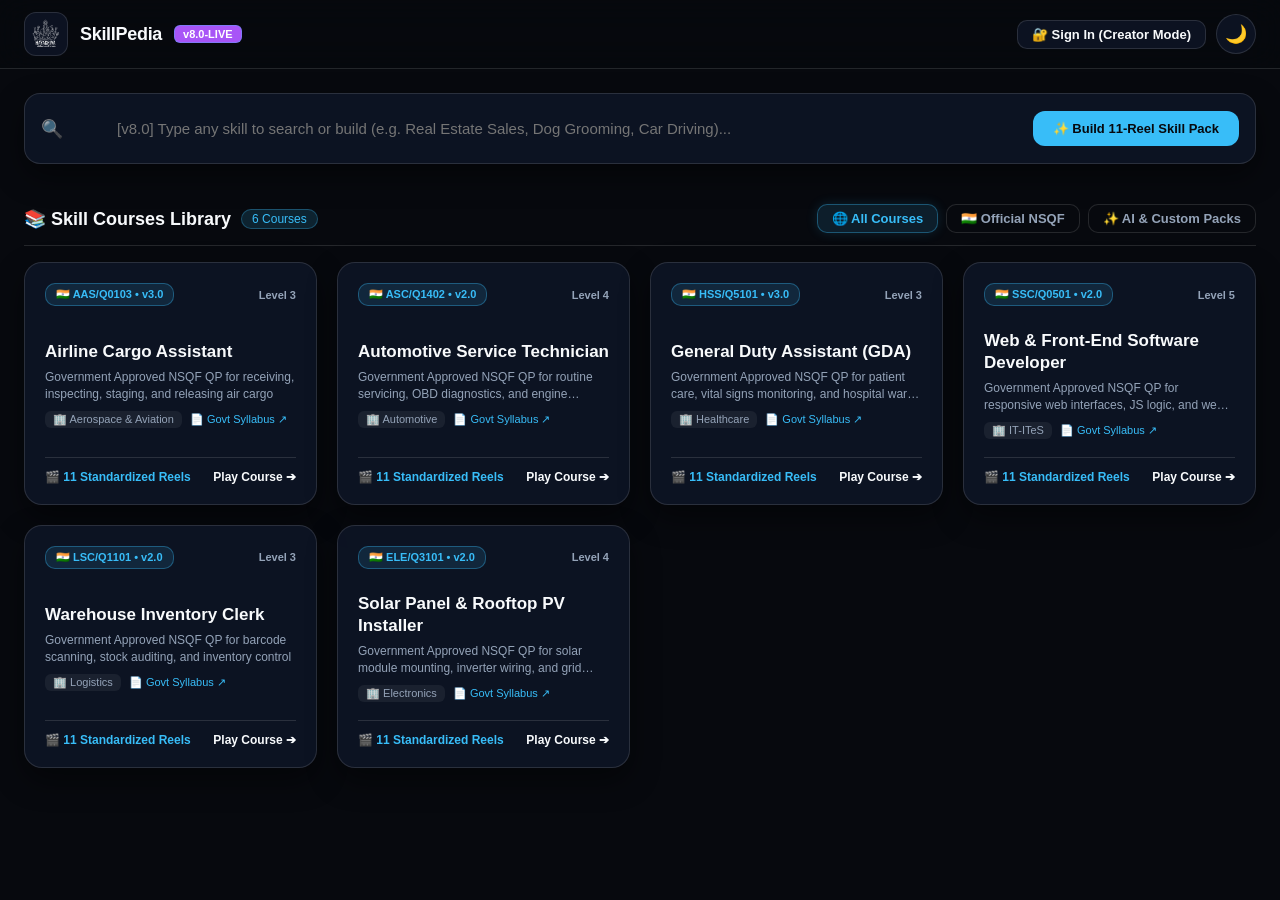
==== index.html @ 135f941d "feat(ai): add 100+ step-by-step logs to aiEngine.js, increase LLM timeout to 30s, and surface underl" ====
<!DOCTYPE html>
<html lang="en" data-theme="dark">
<head>
  <meta charset="UTF-8">
  <meta name="viewport" content="width=device-width, initial-scale=1.0, maximum-scale=1.0, user-scalable=no">
  <title>SkillPedia - National Skill Video Portal (PWA)</title>
  <meta name="title" content="SkillPedia - National Skill Video Portal (PWA)">
  <meta name="description" content="Explore standardized 11-reel vocational skill courses and instant AI micro-learning modules on SkillPedia.">

  <!-- HTTP No-Cache Headers for Instant Browser Updates -->
  <meta http-equiv="Cache-Control" content="no-cache, no-store, must-revalidate">
  <meta http-equiv="Pragma" content="no-cache">
  <meta http-equiv="Expires" content="0">

  <!-- Open Graph / Facebook / WhatsApp -->
  <meta property="og:type" content="website">
  <meta property="og:url" content="https://skillpedia.pages.dev/">
  <meta property="og:title" content="SkillPedia - National Skill Video Portal">
  <meta property="og:description" content="Explore standardized 11-reel vocational skill courses and instant AI micro-learning modules on SkillPedia.">
  <meta property="og:image" content="https://skillpedia.pages.dev/og_banner.png">
  <meta property="og:image:secure_url" content="https://skillpedia.pages.dev/og_banner.png">
  <meta property="og:image:type" content="image/png">
  <meta property="og:image:width" content="1200">
  <meta property="og:image:height" content="630">

  <!-- Twitter -->
  <meta property="twitter:card" content="summary_large_image">
  <meta property="twitter:url" content="https://skillpedia.pages.dev/">
  <meta property="twitter:title" content="SkillPedia - National Skill Video Portal">
  <meta property="twitter:description" content="Explore standardized 11-reel vocational skill courses and instant AI micro-learning modules on SkillPedia.">
  <meta property="twitter:image" content="https://skillpedia.pages.dev/og_banner.png">

  <!-- PWA & Mobile Meta Tags -->
  <link rel="manifest" href="manifest.json">
  <meta name="theme-color" content="#07090e">
  <meta name="apple-mobile-web-app-capable" content="yes">
  <meta name="apple-mobile-web-app-status-bar-style" content="black-translucent">
  <meta name="apple-mobile-web-app-title" content="SkillPedia">
  <link rel="apple-touch-icon" href="./AAS/logo_dark.png">

  <!-- Stylesheet with Cache-Busting Versioning -->
  <link rel="stylesheet" href="./css/portal.css?v=8.0">
</head>
<body>

  <div class="app-container">

    <!-- TOP NAVBAR -->
    <header class="navbar">
      <a href="#" class="brand">
        <div class="brand-logo-box">
          <img src="./AAS/logo_dark.png" alt="Hayagriva Logo" class="logo-dark">
          <img src="./AAS/logo_light.png" alt="Hayagriva Logo" class="logo-light">
        </div>
        <div style="display: flex; align-items: center; gap: 6px;">
          <span class="brand-title">SkillPedia</span>
          <span class="brand-badge" style="background: #a855f7; color: #ffffff; font-weight: 800; font-size: 11px; padding: 2px 8px; border-radius: 6px;">v8.0-LIVE</span>
        </div>
      </a>

      <div class="nav-controls" style="display: flex; align-items: center; gap: 10px;">
        <button id="navAuthBtn" class="btn-secondary" onclick="authClient.requireCreatorAuth(() => {})" style="padding: 6px 14px; font-weight: 700; border-radius: 10px; font-size: 13px; font-family: inherit; cursor: pointer;">🔐 Sign In (Creator Mode)</button>
        <button id="pwaInstallBtn" class="btn-install-pwa" style="display: none;" onclick="installPWA()">📲 Install App</button>
        <button id="themeToggleBtn" class="btn-icon" aria-label="Toggle Theme" onclick="toggleTheme()">🌙</button>
      </div>
    </header>

    <!-- MAIN DASHBOARD CONTENT -->
    <div class="main-wrapper">

      <main class="catalogue-panel">
        
        <!-- ULTRA-SIMPLE SINGLE LINE SEARCH & BUILD BAR (v8.0-LIVE) -->
        <div class="search-build-bar" style="display: flex; gap: 12px; align-items: center; background: var(--bg-card); padding: 12px 16px; border-radius: 16px; border: 1px solid var(--border-subtle); box-shadow: var(--shadow-card); margin-bottom: 20px;">
          <div style="display: flex; align-items: center; gap: 10px; flex: 1;">
            <span style="font-size: 18px; opacity: 0.7;">🔍</span>
            <input type="text" id="universalSearchInput" class="search-input" placeholder="[v8.0] Type any skill to search or build (e.g. Real Estate Sales, Dog Grooming, Car Driving)..." style="border: none; background: transparent; outline: none; width: 100%; font-size: 15px; color: var(--text-primary);">
          </div>
          <button id="btnBuildSkill" class="btn-primary" onclick="buildSearchedSkill()" style="white-space: nowrap; padding: 10px 20px; font-weight: 700; border-radius: 12px; display: flex; align-items: center; gap: 6px;">
            ✨ Build 11-Reel Skill Pack
          </button>
        </div>

        <div id="aiErrorMsg" class="error-banner" style="display: none; margin-bottom: 16px;"></div>

        <!-- AI SYNTHESIS LIVE PROGRESS & SPINNER MODAL -->
        <div id="aiProgressModal" class="modal-backdrop hidden" style="display: none; align-items: center; justify-content: center; z-index: 10000;">
          <div class="modal-card" style="max-width: 480px; width: 90%; padding: 28px; background: var(--bg-drawer); border: 1px solid var(--accent-cyan-border); border-radius: 24px; box-shadow: 0 20px 50px rgba(0,0,0,0.7); text-align: center;">
            <div style="position: relative; width: 64px; height: 64px; margin: 0 auto 20px auto;">
              <div style="width: 64px; height: 64px; border: 4px solid rgba(56, 189, 248, 0.2); border-top: 4px solid var(--accent-cyan); border-radius: 50%; animation: spin 1s linear infinite;"></div>
              <div style="position: absolute; top: 50%; left: 50%; transform: translate(-50%, -50%); font-size: 24px;">✨</div>
            </div>

            <h3 style="font-size: 18px; font-weight: 800; color: var(--text-primary); margin: 0 0 6px 0;">Building 11-Reel Skill Course</h3>
            <p id="aiProgressTopicName" style="font-size: 14px; font-weight: 700; color: var(--accent-cyan); margin: 0 0 16px 0;">"Tea Plantation"</p>

            <div style="width: 100%; height: 10px; background: rgba(255,255,255,0.1); border-radius: 6px; overflow: hidden; margin-bottom: 16px;">
              <div id="aiProgressBarFill" style="width: 15%; height: 100%; background: linear-gradient(90deg, #38bdf8, #c084fc); transition: width 0.3s ease;"></div>
            </div>

            <div id="aiProgressLogText" style="font-size: 13px; color: var(--text-secondary); background: var(--bg-card); padding: 10px 14px; border-radius: 10px; border: 1px solid var(--border-subtle); font-family: inherit; min-height: 42px; display: flex; align-items: center; justify-content: center;">
              Synthesizing 11 NOS Units & Performance Criteria...
            </div>
          </div>
        </div>
        <style>@keyframes spin { 0% { transform: rotate(0deg); } 100% { transform: rotate(360deg); } }</style>

        <!-- UNIFIED SKILL CARDS GRID & CATEGORY TABS -->
        <div>
          <div style="display: flex; align-items: center; justify-content: space-between; margin-bottom: 16px; flex-wrap: wrap; gap: 12px; border-bottom: 1px solid var(--border-subtle); padding-bottom: 12px;">
            <div style="display: flex; align-items: center; gap: 10px;">
              <h2 style="font-size: 18px; font-weight: 800; color: var(--text-primary); margin: 0;">📚 Skill Courses Library</h2>
              <span id="skillCountBadge" style="font-size: 12px; background: rgba(56, 189, 248, 0.15); color: #38bdf8; padding: 2px 10px; border-radius: 10px; border: 1px solid rgba(56, 189, 248, 0.3);">Loading...</span>
            </div>

            <!-- TWO CATEGORY FILTER TABS -->
            <div style="display: flex; gap: 8px;">
              <button class="sector-chip active" onclick="filterBySector('all', this)" style="padding: 6px 14px; font-size: 13px; font-weight: 700; border-radius: 10px; cursor: pointer;">🌐 All Courses</button>
              <button class="sector-chip" onclick="filterBySector('nsqf_official', this)" style="padding: 6px 14px; font-size: 13px; font-weight: 700; border-radius: 10px; cursor: pointer;">🇮🇳 Official NSQF</button>
              <button class="sector-chip" onclick="filterBySector('custom_ai', this)" style="padding: 6px 14px; font-size: 13px; font-weight: 700; border-radius: 10px; cursor: pointer;">✨ AI & Custom Packs</button>
            </div>
          </div>

          <div id="unifiedGrid" class="qp-grid">
            <!-- All Skill Cards (Official & Custom) rendered seamlessly here -->
          </div>
        </div>

      </main>

      <!-- RIGHT PANEL: 11-REEL STANDARDIZED PLAYER INSPECTOR -->
      <aside id="sideInspector" class="side-inspector hidden">
        <!-- Dynamic 11-Reel Player Template rendered by reelViewer.js -->
      </aside>

    </div>

    <!-- LEARNER FULLSCREEN MODAL (for deep-link direct skill view on mobile & desktop) -->
    <div id="learnerModal" class="learner-modal hidden">
      <div class="learner-modal-header">
        <span class="learner-modal-brand">🎓 SkillPedia</span>
        <button onclick="closeLearnerModal()" class="learner-modal-close">✕ Explore All Skills</button>
      </div>
      <div id="learnerModalContent" class="learner-modal-body">
        <!-- 11-Reel Player rendered here for deep-link views -->
      </div>
    </div>

    <!-- SHARE URL & QR MODAL -->
    <div id="shareModal" class="modal-backdrop hidden">
      <div class="modal-card">
        <h2>🎉 Employee Skill-Reel Link Ready</h2>
        <p>Share this link with your employees or print the QR code for instant phone access:</p>
        
        <div style="margin: 16px 0;">
          <input type="text" id="shareUrlInput" class="form-control" readonly style="font-family: monospace;">
          <button class="btn-primary" style="margin-top: 8px; width: 100%;" onclick="copyShareUrl()">📋 Copy Share Link</button>
        </div>

        <div id="qrCodeBox" style="text-align: center; margin: 16px 0;"></div>

        <button class="btn-secondary" style="width: 100%;" onclick="closeShareModal()">Close</button>
      </div>
    </div>

  </div>

  <!-- Dependencies with Cache-Busting Versioning -->
  <script src="./js/config.js?v=4.0"></script>
  <script src="./js/mockData.js?v=4.0"></script>
  <script src="./js/schemas.js?v=4.0"></script>
  <script src="./js/contentFilter.js?v=4.0"></script>
  <script src="./js/tursoClient.js?v=4.0"></script>
  <script src="./js/auth.js?v=4.0"></script>
  <script src="./js/aiEngine.js?v=4.0"></script>
  <script src="./js/reelViewer.js?v=4.0"></script>
  <script src="./js/app.js?v=4.0"></script>
</body>
</html>
---- css/portal.css ----
:root {
  --bg-primary: #07090e;
  --bg-card: rgba(15, 23, 42, 0.75);
  --bg-card-hover: rgba(30, 41, 59, 0.85);
  --bg-drawer: rgba(15, 23, 42, 0.92);
  --text-primary: #f8fafc;
  --text-secondary: #94a3b8;
  --text-muted: #64748b;
  --accent-cyan: #38bdf8;
  --accent-cyan-bg: rgba(56, 189, 248, 0.12);
  --accent-cyan-border: rgba(56, 189, 248, 0.35);
  --border-subtle: rgba(255, 255, 255, 0.12);
  --shadow-card: 0 12px 30px rgba(0, 0, 0, 0.45);
  --shadow-glow: 0 0 25px rgba(56, 189, 248, 0.2);
  --header-bg: rgba(7, 9, 14, 0.85);
  --nav-bottom-bg: rgba(15, 23, 42, 0.95);
}

[data-theme="light"] {
  --bg-primary: #f8fafc;
  --bg-card: rgba(255, 255, 255, 0.85);
  --bg-card-hover: rgba(255, 255, 255, 0.95);
  --bg-drawer: rgba(255, 255, 255, 0.96);
  --text-primary: #0f172a;
  --text-secondary: #475569;
  --text-muted: #94a3b8;
  --accent-cyan: #0284c7;
  --accent-cyan-bg: rgba(14, 165, 233, 0.12);
  --accent-cyan-border: rgba(14, 165, 233, 0.35);
  --border-subtle: rgba(15, 23, 42, 0.1);
  --shadow-card: 0 12px 30px rgba(0, 0, 0, 0.06);
  --shadow-glow: 0 0 25px rgba(14, 165, 233, 0.15);
  --header-bg: rgba(248, 250, 252, 0.88);
  --nav-bottom-bg: rgba(255, 255, 255, 0.95);
}

* {
  box-sizing: border-box;
  margin: 0;
  padding: 0;
  -webkit-tap-highlight-color: transparent;
}

html, body {
  width: 100%;
  height: 100%;
  background-color: var(--bg-primary);
  color: var(--text-primary);
  font-family: -apple-system, BlinkMacSystemFont, "Segoe UI", Roboto, "Inter", sans-serif;
  overflow-x: hidden;
  transition: background-color 0.3s ease, color 0.3s ease;
}

.hidden {
  display: none !important;
}

/* AI BUILD BANNER (1-CLICK BUILD) */
.ai-build-banner {
  background: radial-gradient(circle at 50% 0%, rgba(56, 189, 248, 0.15), rgba(168, 85, 247, 0.08));
  border: 1px solid rgba(56, 189, 248, 0.35);
  border-radius: 14px;
  padding: 14px 18px;
  backdrop-filter: blur(12px);
  -webkit-backdrop-filter: blur(12px);
}

.ai-build-content {
  display: flex;
  align-items: center;
  justify-content: space-between;
  gap: 12px;
  flex-wrap: wrap;
}

/* APP CONTAINER */
.app-container {
  display: flex;
  flex-direction: column;
  min-height: 100vh;
  min-height: 100dvh;
}

/* TOP NAVBAR (DESKTOP & MOBILE) */
.navbar {
  position: sticky;
  top: 0;
  z-index: 50;
  display: flex;
  align-items: center;
  justify-content: space-between;
  padding: 12px 24px;
  background: var(--header-bg);
  backdrop-filter: blur(16px);
  -webkit-backdrop-filter: blur(16px);
  border-bottom: 1px solid var(--border-subtle);
}

.brand {
  display: flex;
  align-items: center;
  gap: 12px;
  text-decoration: none;
}

.brand-logo-box {
  width: 44px;
  height: 44px;
  border-radius: 12px;
  background: var(--bg-card);
  border: 1px solid var(--border-subtle);
  display: flex;
  align-items: center;
  justify-content: center;
  padding: 4px;
}

.brand-logo-box img {
  width: 100%;
  height: 100%;
  object-fit: contain;
}

.logo-dark { display: block; }
.logo-light { display: none; }
[data-theme="light"] .logo-dark { display: none; }
[data-theme="light"] .logo-light { display: block; }

.brand-title {
  font-size: 18px;
  font-weight: 800;
  color: var(--text-primary);
  letter-spacing: -0.3px;
}

.brand-badge {
  font-size: 10px;
  font-weight: 700;
  background: var(--accent-cyan-bg);
  color: var(--accent-cyan);
  border: 1px solid var(--accent-cyan-border);
  padding: 2px 8px;
  border-radius: 10px;
  margin-left: 6px;
}

/* NAV CONTROLS */
.nav-controls {
  display: flex;
  align-items: center;
  gap: 12px;
}

.btn-icon {
  background: var(--bg-card);
  border: 1px solid var(--border-subtle);
  color: var(--text-primary);
  border-radius: 50%;
  width: 40px;
  height: 40px;
  display: flex;
  align-items: center;
  justify-content: center;
  font-size: 18px;
  cursor: pointer;
  transition: all 0.2s ease;
}

.btn-icon:hover {
  transform: scale(1.08);
  border-color: var(--accent-cyan);
}

.btn-install-pwa {
  background: var(--accent-cyan);
  color: #000;
  font-weight: 700;
  font-size: 13px;
  padding: 8px 16px;
  border-radius: 20px;
  border: none;
  cursor: pointer;
  display: flex;
  align-items: center;
  gap: 6px;
  transition: all 0.2s ease;
  box-shadow: 0 4px 14px rgba(56, 189, 248, 0.3);
}

.btn-install-pwa:hover {
  transform: translateY(-1px);
  filter: brightness(1.1);
}

/* MAIN LAYOUT SPLIT */
.main-wrapper {
  display: flex;
  flex: 1;
  width: 100%;
  max-width: 1600px;
  margin: 0 auto;
  padding: 24px;
  gap: 24px;
}

/* CATALOGUE EXPLORER (LEFT PANEL) */
.catalogue-panel {
  flex: 1;
  display: flex;
  flex-direction: column;
  gap: 20px;
  min-width: 0;
}

/* HERO SEARCH BANNER */
.hero-search-card {
  background: var(--bg-card);
  backdrop-filter: blur(12px);
  border: 1px solid var(--border-subtle);
  border-radius: 20px;
  padding: 28px 24px;
  box-shadow: var(--shadow-card);
}

.hero-title {
  font-size: 24px;
  font-weight: 900;
  color: var(--text-primary);
  margin-bottom: 6px;
}

.hero-subtitle {
  font-size: 14px;
  color: var(--text-secondary);
  margin-bottom: 18px;
}

.search-box-wrapper {
  position: relative;
  width: 100%;
}

.search-input {
  width: 100%;
  background: var(--bg-primary);
  border: 1px solid var(--border-subtle);
  color: var(--text-primary);
  padding: 14px 18px 14px 44px;
  border-radius: 14px;
  font-size: 15px;
  outline: none;
  transition: all 0.2s ease;
}

.search-input:focus {
  border-color: var(--accent-cyan);
  box-shadow: 0 0 0 3px var(--accent-cyan-bg);
}

.search-icon {
  position: absolute;
  left: 16px;
  top: 50%;
  transform: translateY(-50%);
  color: var(--text-muted);
  font-size: 18px;
}

/* CATEGORY & FACET PILLS */
.facet-row {
  display: flex;
  align-items: center;
  gap: 10px;
  flex-wrap: wrap;
  margin-top: 14px;
}

.pill-item {
  background: var(--bg-primary);
  border: 1px solid var(--border-subtle);
  color: var(--text-secondary);
  padding: 6px 14px;
  border-radius: 20px;
  font-size: 12px;
  font-weight: 600;
  cursor: pointer;
  transition: all 0.2s ease;
}

.pill-item:hover, .pill-item.active {
  background: var(--accent-cyan-bg);
  border-color: var(--accent-cyan-border);
  color: var(--accent-cyan);
}

/* QP CARDS GRID */
.qp-grid {
  display: grid;
  grid-template-columns: repeat(auto-fill, minmax(280px, 1fr));
  gap: 20px;
}

.qp-card {
  background: var(--bg-card);
  border: 1px solid var(--border-subtle);
  border-radius: 18px;
  padding: 20px;
  box-shadow: var(--shadow-card);
  display: flex;
  flex-direction: column;
  justify-content: space-between;
  gap: 14px;
  cursor: pointer;
  transition: all 0.25s ease;
  position: relative;
  overflow: hidden;
}

.qp-card:hover {
  transform: translateY(-3px);
  border-color: var(--accent-cyan-border);
  box-shadow: var(--shadow-card), var(--shadow-glow);
  background: var(--bg-card-hover);
}

.qp-card-header {
  display: flex;
  align-items: center;
  justify-content: space-between;
}

.qp-code-badge {
  background: var(--accent-cyan-bg);
  border: 1px solid var(--accent-cyan-border);
  color: var(--accent-cyan);
  padding: 4px 10px;
  border-radius: 10px;
  font-size: 11px;
  font-weight: 700;
}

.qp-level-tag {
  font-size: 11px;
  font-weight: 600;
  color: var(--text-secondary);
}

.qp-title {
  font-size: 17px;
  font-weight: 800;
  color: var(--text-primary);
  line-height: 1.3;
}

.qp-subtitle {
  font-size: 12px;
  color: var(--text-secondary);
  line-height: 1.4;
  display: -webkit-box;
  -webkit-line-clamp: 2;
  -webkit-box-orient: vertical;
  overflow: hidden;
}

.qp-card-footer {
  display: flex;
  align-items: center;
  justify-content: space-between;
  border-top: 1px solid var(--border-subtle);
  padding-top: 12px;
  margin-top: 4px;
}

.lesson-meta {
  font-size: 12px;
  font-weight: 700;
  color: var(--accent-cyan);
}

.btn-open-reels {
  font-size: 12px;
  font-weight: 700;
  color: var(--text-primary);
  display: flex;
  align-items: center;
  gap: 4px;
}

/* SIDE INSPECTOR PANEL (DESKTOP) */
.side-inspector {
  width: 420px;
  background: var(--bg-drawer);
  backdrop-filter: blur(20px);
  border: 1px solid var(--border-subtle);
  border-radius: 24px;
  box-shadow: var(--shadow-card);
  padding: 20px;
  display: flex;
  flex-direction: column;
  gap: 16px;
  position: sticky;
  top: 84px;
  height: calc(100vh - 108px);
  height: calc(100dvh - 108px);
  overflow-y: auto;
}

.side-inspector.hidden {
  display: none;
}

.inspector-header {
  display: flex;
  align-items: center;
  justify-content: space-between;
  border-bottom: 1px solid var(--border-subtle);
  padding-bottom: 12px;
}

.inspector-title {
  font-size: 15px;
  font-weight: 800;
  color: var(--text-primary);
}

.btn-close-drawer {
  background: none;
  border: none;
  color: var(--text-muted);
  font-size: 20px;
  cursor: pointer;
}

.video-hero-box {
  width: 100%;
  aspect-ratio: 16 / 9;
  background: #000;
  border-radius: 14px;
  overflow: hidden;
  position: relative;
  box-shadow: 0 8px 20px rgba(0, 0, 0, 0.4);
}

.video-hero-box iframe {
  width: 100%;
  height: 100%;
  border: none;
}

.pc-checklist {
  display: flex;
  flex-direction: column;
  gap: 8px;
}

.pc-item {
  background: var(--bg-primary);
  border: 1px solid var(--border-subtle);
  padding: 10px 12px;
  border-radius: 10px;
  font-size: 12px;
  color: var(--text-primary);
  display: flex;
  align-items: flex-start;
  gap: 8px;
}

.pc-item input[type="checkbox"] {
  accent-color: var(--accent-cyan);
  margin-top: 2px;
}

/* MOBILE BOTTOM NAVIGATION BAR */
.bottom-nav {
  display: none;
  position: fixed;
  bottom: 0;
  left: 0;
  width: 100%;
  background: var(--nav-bottom-bg);
  backdrop-filter: blur(16px);
  border-top: 1px solid var(--border-subtle);
  z-index: 100;
  padding: 8px 16px;
  justify-content: space-around;
  align-items: center;
}

.nav-item {
  display: flex;
  flex-direction: column;
  align-items: center;
  gap: 2px;
  color: var(--text-muted);
  text-decoration: none;
  font-size: 11px;
  font-weight: 600;
  background: none;
  border: none;
  cursor: pointer;
}

.nav-item.active {
  color: var(--accent-cyan);
}

.nav-icon {
  font-size: 18px;
}

/* MOBILE REEL FEED OVERLAY */
.mobile-reel-feed {
  display: none;
}

/* PWA INSTALL BANNER */
.pwa-banner {
  position: fixed;
  bottom: 70px;
  left: 16px;
  right: 16px;
  background: var(--bg-drawer);
  border: 1px solid var(--accent-cyan-border);
  border-radius: 16px;
  padding: 14px 18px;
  box-shadow: var(--shadow-card), var(--shadow-glow);
  display: flex;
  align-items: center;
  justify-content: space-between;
  z-index: 90;
  backdrop-filter: blur(12px);
}

.pwa-banner.hidden {
  display: none;
}

.pwa-info {
  display: flex;
  align-items: center;
  gap: 12px;
}

.pwa-text h4 {
  font-size: 14px;
  font-weight: 700;
  color: var(--text-primary);
}

.pwa-text p {
  font-size: 11px;
  color: var(--text-secondary);
}

/* RESPONSIVE MEDIA QUERIES */
@media (max-width: 1023px) {
  .side-inspector {
    display: none;
  }
}

@media (max-width: 768px) {
  .main-wrapper {
    padding: 14px;
  }

  .navbar {
    padding: 10px 16px;
  }

  .bottom-nav {
    display: flex;
  }

  .btn-install-pwa {
    display: none;
  }

  .hero-search-card {
    padding: 18px 16px;
  }

  .hero-title {
    font-size: 20px;
  }

  .qp-grid {
    grid-template-columns: 1fr;
  }

  body {
    padding-bottom: 65px;
  }
}

/* NAVIGATION TABS */
.nav-tabs {
  display: flex;
  align-items: center;
  gap: 8px;
  background: rgba(15, 23, 42, 0.4);
  padding: 4px;
  border-radius: 12px;
  border: 1px solid var(--border-subtle);
}

.nav-tab-btn {
  background: transparent;
  border: none;
  color: var(--text-secondary);
  padding: 8px 14px;
  font-size: 13px;
  font-weight: 600;
  border-radius: 8px;
  cursor: pointer;
  transition: all 0.2s ease;
}

.nav-tab-btn:hover {
  color: var(--text-primary);
  background: var(--bg-card-hover);
}

.nav-tab-btn.active {
  color: var(--accent-cyan);
  background: var(--accent-cyan-bg);
  border: 1px solid var(--accent-cyan-border);
}

/* 11-REEL PROGRESS TRACKER */
.reel-step-tracker {
  background: var(--bg-card);
  border: 1px solid var(--border-subtle);
  border-radius: 12px;
  padding: 12px;
  margin-bottom: 12px;
}

.reel-step-header {
  display: flex;
  align-items: center;
  justify-content: space-between;
  margin-bottom: 8px;
}

.reel-count-badge {
  font-size: 12px;
  font-weight: 700;
  color: var(--accent-cyan);
  background: var(--accent-cyan-bg);
  padding: 3px 8px;
  border-radius: 6px;
}

.reel-nos-badge {
  font-size: 11px;
  color: var(--text-muted);
  font-family: monospace;
}

.reel-progress-pills {
  display: flex;
  gap: 4px;
  width: 100%;
}

.progress-pill {
  flex: 1;
  height: 6px;
  background: rgba(255, 255, 255, 0.15);
  border-radius: 3px;
  cursor: pointer;
  transition: all 0.2s ease;
}

.progress-pill.completed {
  background: #10b981;
}

.progress-pill.active {
  background: var(--accent-cyan);
  box-shadow: 0 0 10px var(--accent-cyan);
}

/* REEL PLAYER CONTROLS */
.reel-controls-bar {
  display: flex;
  align-items: center;
  justify-content: space-between;
  gap: 8px;
  margin: 12px 0;
}

.btn-reel-nav {
  background: var(--bg-card);
  border: 1px solid var(--border-subtle);
  color: var(--text-primary);
  padding: 8px 14px;
  border-radius: 8px;
  font-size: 13px;
  font-weight: 600;
  cursor: pointer;
}

.btn-reel-nav.primary {
  background: var(--accent-cyan-bg);
  border-color: var(--accent-cyan-border);
  color: var(--accent-cyan);
}

.btn-reel-nav:disabled {
  opacity: 0.4;
  cursor: not-allowed;
}

.btn-phone-shortcut {
  background: rgba(16, 185, 129, 0.15);
  border: 1px solid rgba(16, 185, 129, 0.35);
  color: #10b981;
  padding: 8px 14px;
  border-radius: 8px;
  font-size: 13px;
  font-weight: 600;
  cursor: pointer;
}

/* EMPLOYER BRANDING HEADER */
.employer-banner-header {
  background: linear-gradient(135deg, rgba(56, 189, 248, 0.15), rgba(15, 23, 42, 0.6));
  border: 1px solid var(--accent-cyan-border);
  border-radius: 12px;
  padding: 12px 16px;
  margin-bottom: 12px;
}

.employer-badge {
  font-size: 13px;
  font-weight: 700;
  color: var(--accent-cyan);
}

.employer-role {
  font-size: 11px;
  color: var(--text-secondary);
  margin-top: 2px;
}

.employer-note {
  font-size: 12px;
  color: var(--text-primary);
  margin-top: 6px;
  font-style: italic;
}

/* MODALS */
.modal-backdrop {
  position: fixed;
  top: 0;
  left: 0;
  width: 100vw;
  height: 100vh;
  background: rgba(0, 0, 0, 0.75);
  backdrop-filter: blur(8px);
  z-index: 100;
  display: flex;
  align-items: center;
  justify-content: center;
  padding: 20px;
}

.modal-backdrop.hidden {
  display: none;
}

.modal-card {
  background: var(--bg-drawer);
  border: 1px solid var(--border-subtle);
  border-radius: 16px;
  padding: 24px;
  max-width: 480px;
  width: 100%;
  box-shadow: var(--shadow-card);
}

.form-group {
  margin-bottom: 14px;
}

.form-group label {
  display: block;
  font-size: 12px;
  font-weight: 600;
  color: var(--text-secondary);
  margin-bottom: 6px;
}

.form-control {
  width: 100%;
  padding: 10px 14px;
  background: var(--bg-card);
  border: 1px solid var(--border-subtle);
  border-radius: 8px;
  color: var(--text-primary);
  font-size: 13px;
}

.btn-primary {
  background: var(--accent-cyan);
  color: #07090e;
  border: none;
  padding: 10px 18px;
  font-size: 13px;
  font-weight: 700;
  border-radius: 8px;
  cursor: pointer;
}

.btn-secondary {
  background: var(--bg-card);
  border: 1px solid var(--border-subtle);
  color: var(--text-primary);
  padding: 8px 14px;
  font-size: 13px;
  border-radius: 8px;
  cursor: pointer;
}

.btn-report-safety {
  background: transparent;
  border: none;
  color: #ef4444;
  font-size: 11px;
  cursor: pointer;
  padding: 6px 0;
  margin-top: 12px;
  opacity: 0.8;
}

.btn-report-safety:hover {
  opacity: 1;
  text-decoration: underline;
}

.error-banner {
  background: rgba(239, 68, 68, 0.15);
  border: 1px solid rgba(239, 68, 68, 0.4);
  color: #fca5a5;
  padding: 10px 14px;
  border-radius: 8px;
  font-size: 12px;
}

/* HERO BADGES */
.hero-header-badge {
  display: flex;
  align-items: center;
  gap: 8px;
  flex-wrap: wrap;
  margin-bottom: 12px;
}

.badge-gov-official {
  background: rgba(245, 158, 11, 0.15);
  border: 1px solid rgba(245, 158, 11, 0.4);
  color: #fbbf24;
  font-size: 11px;
  font-weight: 700;
  padding: 4px 10px;
  border-radius: 12px;
}

.badge-fixed-curriculum {
  background: rgba(56, 189, 248, 0.12);
  border: 1px solid rgba(56, 189, 248, 0.35);
  color: #38bdf8;
  font-size: 11px;
  font-weight: 700;
  padding: 4px 10px;
  border-radius: 12px;
}

.badge-ai-custom {
  background: rgba(168, 85, 247, 0.15);
  border: 1px solid rgba(168, 85, 247, 0.4);
  color: #c084fc;
  font-size: 11px;
  font-weight: 700;
  padding: 4px 10px;
  border-radius: 12px;
}

.badge-llm-powered {
  background: rgba(16, 185, 129, 0.15);
  border: 1px solid rgba(16, 185, 129, 0.4);
  color: #34d399;
  font-size: 11px;
  font-weight: 700;
  padding: 4px 10px;
  border-radius: 12px;
}

/* SECTOR QUICK FILTER CHIPS */
.sector-chips-wrapper {
  margin-top: 16px;
  display: flex;
  flex-direction: column;
  gap: 8px;
}

.sector-label {
  font-size: 12px;
  font-weight: 700;
  color: var(--text-secondary);
  text-transform: uppercase;
  letter-spacing: 0.5px;
}

.sector-chips {
  display: flex;
  align-items: center;
  gap: 8px;
  flex-wrap: wrap;
}

.sector-chip {
  background: var(--bg-primary);
  border: 1px solid var(--border-subtle);
  color: var(--text-secondary);
  padding: 6px 14px;
  border-radius: 20px;
  font-size: 12px;
  font-weight: 600;
  cursor: pointer;
  transition: all 0.2s ease;
}

.sector-chip:hover, .sector-chip.active {
  background: var(--accent-cyan-bg);
  border-color: var(--accent-cyan-border);
  color: var(--accent-cyan);
  box-shadow: 0 0 12px rgba(56, 189, 248, 0.15);
}

/* PROMPT PRESETS FOR CUSTOM TAB */
.prompt-presets-container {
  display: flex;
  flex-direction: column;
  gap: 6px;
}

.preset-label {
  font-size: 11px;
  color: var(--text-muted);
  font-weight: 600;
}

.prompt-presets {
  display: flex;
  gap: 8px;
  flex-wrap: wrap;
}

.preset-chip {
  background: rgba(168, 85, 247, 0.1);
  border: 1px solid rgba(168, 85, 247, 0.25);
  color: #d8b4fe;
  padding: 6px 12px;
  border-radius: 16px;
  font-size: 11px;
  font-weight: 600;
  cursor: pointer;
  transition: all 0.2s ease;
}

.preset-chip:hover {
  background: rgba(168, 85, 247, 0.25);
  border-color: rgba(168, 85, 247, 0.5);
  color: #fff;
  transform: translateY(-1px);
}

/* WORKFLOW STEPS CARD */
.workflow-steps-card {
  margin-top: 24px;
  background: rgba(15, 23, 42, 0.4);
  border: 1px solid var(--border-subtle);
  border-radius: 14px;
  padding: 16px;
  display: flex;
  align-items: center;
  justify-content: space-between;
  gap: 8px;
  flex-wrap: wrap;
}

.workflow-step {
  display: flex;
  align-items: center;
  gap: 10px;
  flex: 1;
  min-width: 140px;
}

.step-num {
  width: 28px;
  height: 28px;
  border-radius: 50%;
  background: var(--accent-cyan-bg);
  border: 1px solid var(--accent-cyan-border);
  color: var(--accent-cyan);
  font-size: 13px;
  font-weight: 800;
  display: flex;
  align-items: center;
  justify-content: center;
  flex-shrink: 0;
}

.workflow-step strong {
  display: block;
  font-size: 12px;
  color: var(--text-primary);
}

.workflow-step p {
  font-size: 10px;
  color: var(--text-secondary);
  line-height: 1.2;
}

.workflow-arrow {
  color: var(--text-muted);
  font-size: 14px;
}

@media (max-width: 768px) {
  .workflow-steps-card {
    flex-direction: column;
    align-items: flex-start;
  }
  .workflow-arrow {
    display: none;
  }
}

/* AI PROGRESS CARD & STEPPER */
.ai-progress-card {
  background: var(--bg-card);
  border: 1px solid rgba(168, 85, 247, 0.4);
  border-radius: 18px;
  padding: 24px;
  box-shadow: 0 10px 30px rgba(168, 85, 247, 0.15);
}

.ai-progress-bar {
  width: 100%;
  height: 8px;
  background: rgba(255, 255, 255, 0.1);
  border-radius: 4px;
  overflow: hidden;
  margin: 16px 0 8px 0;
}

.ai-progress-fill {
  height: 100%;
  background: linear-gradient(90deg, #c084fc, #38bdf8);
  border-radius: 4px;
  transition: width 0.4s ease-in-out;
}

.card-highlight-pulse {
  animation: purplePulse 2s ease-in-out 2;
}

@keyframes purplePulse {
  0% { box-shadow: 0 0 0 0 rgba(168, 85, 247, 0.6); }
  50% { box-shadow: 0 0 25px 8px rgba(168, 85, 247, 0.4); }
  100% { box-shadow: 0 0 0 0 rgba(168, 85, 247, 0); }
}

.btn-delete-skill {
  background: rgba(239, 68, 68, 0.15);
  border: 1px solid rgba(239, 68, 68, 0.35);
  color: #f87171;
  border-radius: 8px;
  padding: 4px 10px;
  display: inline-flex;
  align-items: center;
  gap: 4px;
  cursor: pointer;
  font-size: 11px;
  font-weight: 700;
  transition: all 0.2s ease;
}

.btn-delete-skill:hover {
  background: rgba(239, 68, 68, 0.35);
  border-color: #ef4444;
  color: #ffffff;
  transform: scale(1.05);
}

/* LEARNER DIRECT SKILL MODE */
body.learner-mode .portal-hero,
body.learner-mode .nav-tab-container,
body.learner-mode .pwa-banner {
  display: none !important;
}

body.learner-mode .portal-container {
  padding-top: 12px;
  max-width: 900px;
}

body.learner-mode #sideInspector {
  margin-top: 0 !important;
}

/* =============================================
   LEARNER FULLSCREEN MODAL (Deep-Link View)
   ============================================= */
.learner-modal {
  position: fixed;
  inset: 0;
  z-index: 9999;
  background: var(--bg-primary);
  display: flex;
  flex-direction: column;
  overflow-y: auto;
  -webkit-overflow-scrolling: touch;
}

.learner-modal.hidden {
  display: none !important;
}

.learner-modal-header {
  position: sticky;
  top: 0;
  z-index: 10;
  display: flex;
  align-items: center;
  justify-content: space-between;
  padding: 12px 16px;
  background: var(--bg-card);
  border-bottom: 1px solid var(--border-subtle);
  flex-shrink: 0;
}

.learner-modal-brand {
  font-size: 15px;
  font-weight: 800;
  color: var(--accent-cyan);
  letter-spacing: 0.5px;
}

.learner-modal-close {
  background: var(--bg-secondary);
  border: 1px solid var(--border-subtle);
  color: var(--text-secondary);
  font-size: 12px;
  padding: 6px 12px;
  border-radius: 8px;
  font-weight: 700;
  cursor: pointer;
  transition: all 0.2s ease;
}

.learner-modal-close:hover {
  border-color: var(--accent-cyan-border);
  color: var(--accent-cyan);
}

.learner-modal-body {
  flex: 1;
  padding: 16px;
  max-width: 900px;
  width: 100%;
  margin: 0 auto;
  box-sizing: border-box;
}

/* =============================================
   SKILL NAME CONFIRMATION CARD
   ============================================= */

@keyframes confirmCardIn {
  from { opacity: 0; transform: translateY(10px); }
  to   { opacity: 1; transform: translateY(0); }
}

.skill-confirm-card {
  background: var(--bg-card);
  border: 1.5px solid var(--accent-cyan-border);
  border-radius: 16px;
  padding: 18px 20px;
  animation: confirmCardIn 0.3s ease;
  box-shadow: 0 0 24px rgba(56, 189, 248, 0.12);
}

.skill-confirm-header {
  display: flex;
  align-items: center;
  justify-content: space-between;
  margin-bottom: 10px;
}

.skill-confirm-label {
  font-size: 11px;
  font-weight: 800;
  color: var(--text-secondary);
  text-transform: uppercase;
  letter-spacing: 0.6px;
}

.skill-confirm-badge {
  font-size: 11px;
  font-weight: 700;
  padding: 3px 9px;
  border-radius: 8px;
}

.skill-confirm-badge.high {
  background: rgba(34, 197, 94, 0.15);
  color: #4ade80;
  border: 1px solid rgba(34, 197, 94, 0.3);
}

.skill-confirm-badge.low {
  background: rgba(251, 191, 36, 0.15);
  color: #fbbf24;
  border: 1px solid rgba(251, 191, 36, 0.3);
}

.skill-confirm-prompt {
  font-size: 12px;
  color: var(--text-secondary);
  margin: 0 0 12px;
}

.skill-confirm-result {
  display: flex;
  align-items: center;
  gap: 14px;
  background: var(--bg-secondary);
  border: 1px solid var(--border-subtle);
  border-radius: 12px;
  padding: 14px 16px;
  margin-bottom: 12px;
}

.skill-confirm-emoji {
  font-size: 36px;
  flex-shrink: 0;
  line-height: 1;
}

.skill-confirm-name {
  font-size: 18px;
  font-weight: 800;
  color: var(--text-primary);
  line-height: 1.25;
  margin-bottom: 3px;
}

.skill-confirm-sector {
  font-size: 11px;
  font-weight: 600;
  color: var(--accent-cyan);
  text-transform: uppercase;
  letter-spacing: 0.5px;
}

.skill-confirm-reason {
  font-size: 12px;
  color: var(--text-secondary);
  margin: 0 0 14px;
  line-height: 1.5;
  font-style: italic;
}

.skill-confirm-warning {
  font-size: 12px;
  color: #fbbf24;
  margin: 0 0 14px;
  line-height: 1.5;
}

.skill-confirm-actions {
  display: flex;
  gap: 10px;
}

/* Thinking / loading state */
.skill-confirm-thinking {
  display: flex;
  align-items: center;
  gap: 10px;
  padding: 14px 16px;
  background: var(--bg-card);
  border: 1px solid var(--border-subtle);
  border-radius: 12px;
  font-size: 13px;
  color: var(--text-secondary);
}

.skill-confirm-spinner {
  width: 16px;
  height: 16px;
  border: 2px solid var(--border-subtle);
  border-top-color: var(--accent-cyan);
  border-radius: 50%;
  flex-shrink: 0;
  animation: spin 0.7s linear infinite;
}

@keyframes spin { to { transform: rotate(360deg); } }
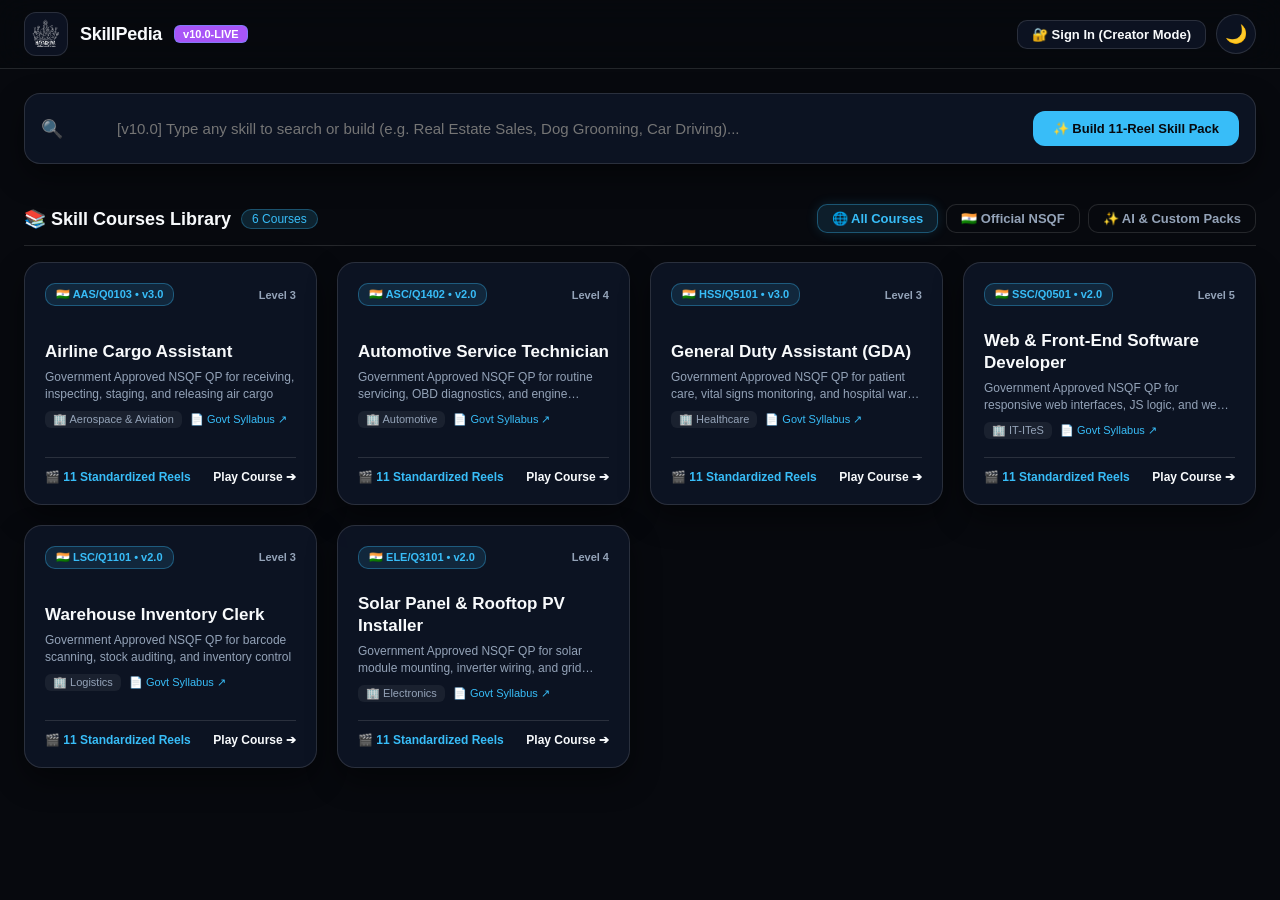
==== commit 41f7b467: "fix(sw): bypass Service Worker for external requests, fix script MIME versioning to v10.0-LIVE, and " ====
--- a/index.html
+++ b/index.html
@@ -39,7 +39,7 @@
   <link rel="apple-touch-icon" href="./AAS/logo_dark.png">
 
   <!-- Stylesheet with Cache-Busting Versioning -->
-  <link rel="stylesheet" href="./css/portal.css?v=8.0">
+  <link rel="stylesheet" href="./css/portal.css?v=10.0">
 </head>
 <body>
 
@@ -54,7 +54,7 @@
         </div>
         <div style="display: flex; align-items: center; gap: 6px;">
           <span class="brand-title">SkillPedia</span>
-          <span class="brand-badge" style="background: #a855f7; color: #ffffff; font-weight: 800; font-size: 11px; padding: 2px 8px; border-radius: 6px;">v8.0-LIVE</span>
+          <span class="brand-badge" style="background: #a855f7; color: #ffffff; font-weight: 800; font-size: 11px; padding: 2px 8px; border-radius: 6px;">v10.0-LIVE</span>
         </div>
       </a>
 
@@ -70,11 +70,11 @@
 
       <main class="catalogue-panel">
         
-        <!-- ULTRA-SIMPLE SINGLE LINE SEARCH & BUILD BAR (v8.0-LIVE) -->
+        <!-- ULTRA-SIMPLE SINGLE LINE SEARCH & BUILD BAR (v10.0-LIVE) -->
         <div class="search-build-bar" style="display: flex; gap: 12px; align-items: center; background: var(--bg-card); padding: 12px 16px; border-radius: 16px; border: 1px solid var(--border-subtle); box-shadow: var(--shadow-card); margin-bottom: 20px;">
           <div style="display: flex; align-items: center; gap: 10px; flex: 1;">
             <span style="font-size: 18px; opacity: 0.7;">🔍</span>
-            <input type="text" id="universalSearchInput" class="search-input" placeholder="[v8.0] Type any skill to search or build (e.g. Real Estate Sales, Dog Grooming, Car Driving)..." style="border: none; background: transparent; outline: none; width: 100%; font-size: 15px; color: var(--text-primary);">
+            <input type="text" id="universalSearchInput" class="search-input" placeholder="[v10.0] Type any skill to search or build (e.g. Real Estate Sales, Dog Grooming, Car Driving)..." style="border: none; background: transparent; outline: none; width: 100%; font-size: 15px; color: var(--text-primary);">
           </div>
           <button id="btnBuildSkill" class="btn-primary" onclick="buildSearchedSkill()" style="white-space: nowrap; padding: 10px 20px; font-weight: 700; border-radius: 12px; display: flex; align-items: center; gap: 6px;">
             ✨ Build 11-Reel Skill Pack
@@ -165,15 +165,15 @@
 
   </div>
 
-  <!-- Dependencies with Cache-Busting Versioning -->
-  <script src="./js/config.js?v=4.0"></script>
-  <script src="./js/mockData.js?v=4.0"></script>
-  <script src="./js/schemas.js?v=4.0"></script>
-  <script src="./js/contentFilter.js?v=4.0"></script>
-  <script src="./js/tursoClient.js?v=4.0"></script>
-  <script src="./js/auth.js?v=4.0"></script>
-  <script src="./js/aiEngine.js?v=4.0"></script>
-  <script src="./js/reelViewer.js?v=4.0"></script>
-  <script src="./js/app.js?v=4.0"></script>
+  <!-- Dependencies with Cache-Busting Versioning v10.0-LIVE -->
+  <script src="./js/config.js?v=10.0"></script>
+  <script src="./js/mockData.js?v=10.0"></script>
+  <script src="./js/schemas.js?v=10.0"></script>
+  <script src="./js/contentFilter.js?v=10.0"></script>
+  <script src="./js/tursoClient.js?v=10.0"></script>
+  <script src="./js/auth.js?v=10.0"></script>
+  <script src="./js/aiEngine.js?v=10.0"></script>
+  <script src="./js/reelViewer.js?v=10.0"></script>
+  <script src="./js/app.js?v=10.0"></script>
 </body>
 </html>
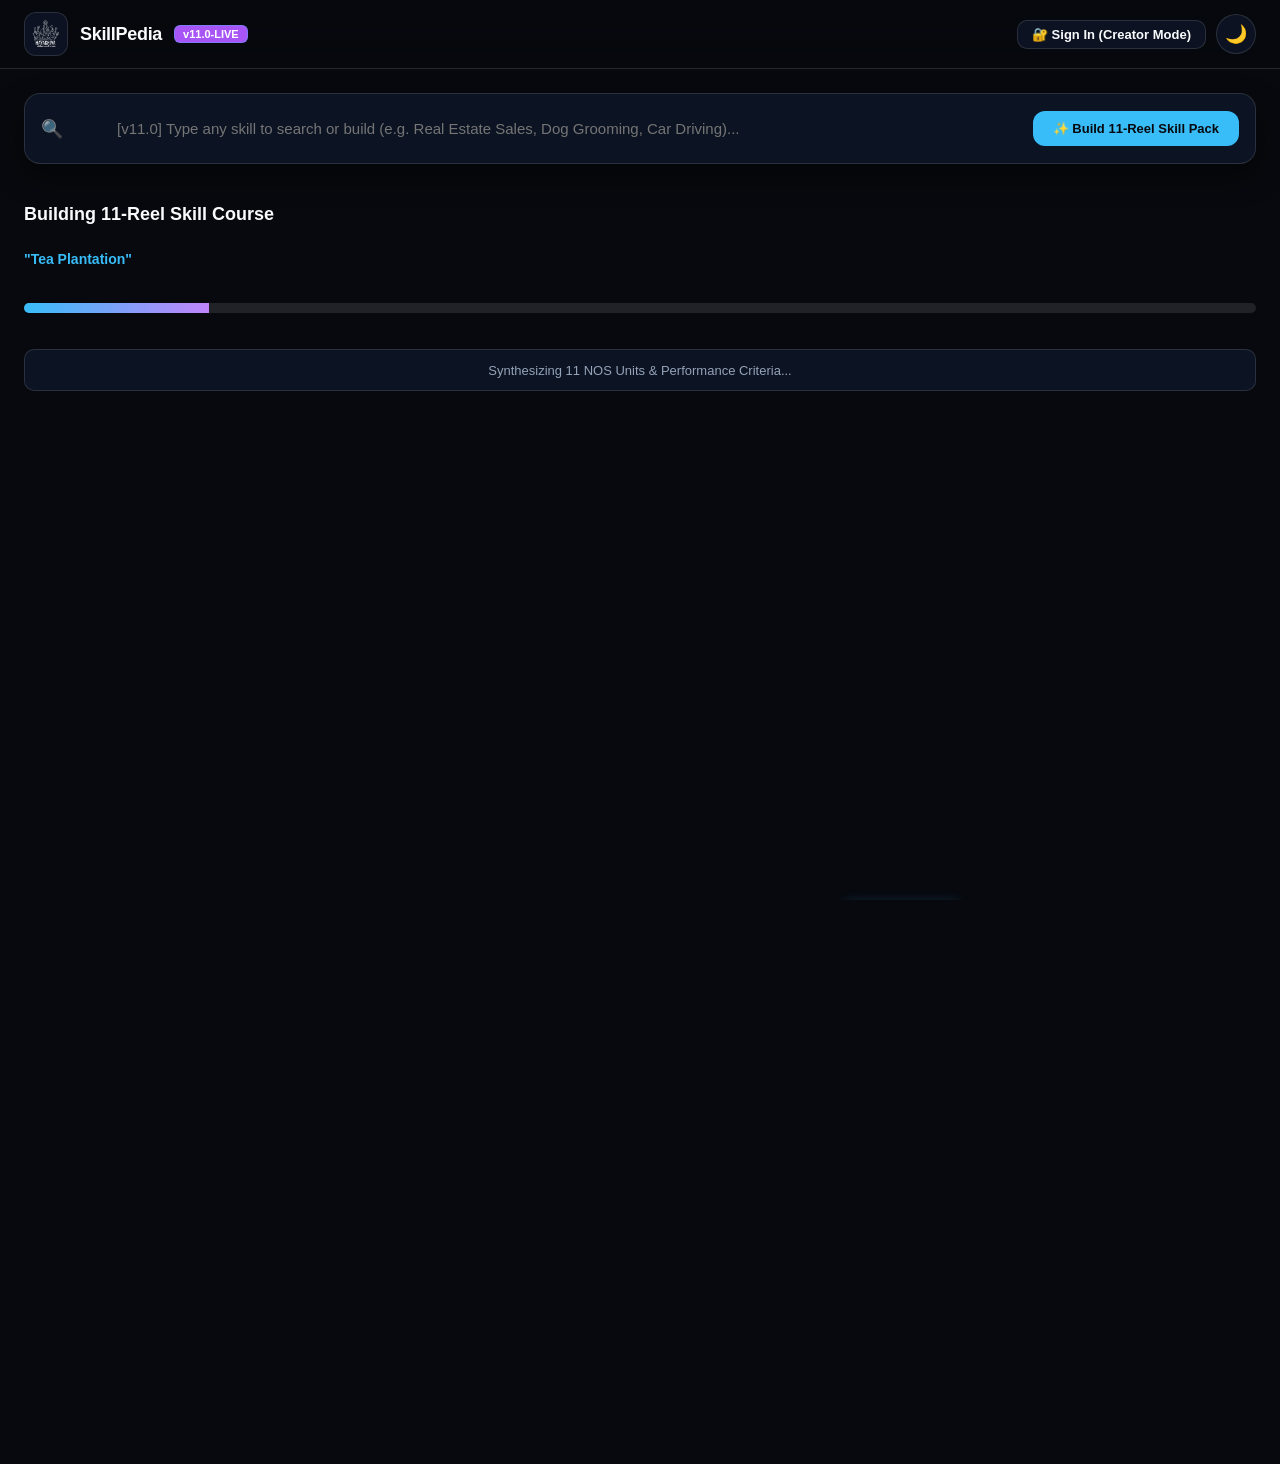
==== commit b0aabbe2: "fix(deploy): track config.js in git, inline config fallback in head, fix 500 error in search-video p" ====
--- a/index.html
+++ b/index.html
@@ -39,7 +39,14 @@
   <link rel="apple-touch-icon" href="./AAS/logo_dark.png">
 
   <!-- Stylesheet with Cache-Busting Versioning -->
-  <link rel="stylesheet" href="./css/portal.css?v=10.0">
+  <link rel="stylesheet" href="./css/portal.css?v=11.0">
+
+  <!-- Inline Configuration Guard (Ensures Zero 404s on config.js) -->
+  <script>
+    window.TURSO_DB_URL = window.TURSO_DB_URL || "libsql://skillpedia-atulgrover.aws-ap-south-1.turso.io";
+    window.TURSO_DB_TOKEN = window.TURSO_DB_TOKEN || "eyJhbGciOiJFZERTQSIsInR5cCI6IkpXVCJ9.[base64].odehl15I8NbH9ow10Y4CTTyjLaxxXjgBLQG3eAOM05ySOZ4n1iq8ckO0KDhvsaWLwwsUTiR1Ar_zK-Hhmg4RBw";
+    window.OPENROUTER_API_KEY = window.OPENROUTER_API_KEY || atob("c2stb3ItdjEtZjY3ODU4OWEyOTQ4ZTk0YTA1MTBkNDMwYTBmYWQwZGZkYTNkZGE5MDFjYWNjODMyY2Y4Nzk4NjAwOTY3NTJkNA==");
+  </script>
 </head>
 <body>
 
@@ -54,7 +61,7 @@
         </div>
         <div style="display: flex; align-items: center; gap: 6px;">
           <span class="brand-title">SkillPedia</span>
-          <span class="brand-badge" style="background: #a855f7; color: #ffffff; font-weight: 800; font-size: 11px; padding: 2px 8px; border-radius: 6px;">v10.0-LIVE</span>
+          <span class="brand-badge" style="background: #a855f7; color: #ffffff; font-weight: 800; font-size: 11px; padding: 2px 8px; border-radius: 6px;">v11.0-LIVE</span>
         </div>
       </a>
 
@@ -70,26 +77,16 @@
 
       <main class="catalogue-panel">
         
-        <!-- ULTRA-SIMPLE SINGLE LINE SEARCH & BUILD BAR (v10.0-LIVE) -->
+        <!-- ULTRA-SIMPLE SINGLE LINE SEARCH & BUILD BAR (v11.0-LIVE) -->
         <div class="search-build-bar" style="display: flex; gap: 12px; align-items: center; background: var(--bg-card); padding: 12px 16px; border-radius: 16px; border: 1px solid var(--border-subtle); box-shadow: var(--shadow-card); margin-bottom: 20px;">
           <div style="display: flex; align-items: center; gap: 10px; flex: 1;">
             <span style="font-size: 18px; opacity: 0.7;">🔍</span>
-            <input type="text" id="universalSearchInput" class="search-input" placeholder="[v10.0] Type any skill to search or build (e.g. Real Estate Sales, Dog Grooming, Car Driving)..." style="border: none; background: transparent; outline: none; width: 100%; font-size: 15px; color: var(--text-primary);">
+            <input type="text" id="universalSearchInput" class="search-input" placeholder="[v11.0] Type any skill to search or build (e.g. Real Estate Sales, Dog Grooming, Car Driving)..." style="border: none; background: transparent; outline: none; width: 100%; font-size: 15px; color: var(--text-primary);">
           </div>
           <button id="btnBuildSkill" class="btn-primary" onclick="buildSearchedSkill()" style="white-space: nowrap; padding: 10px 20px; font-weight: 700; border-radius: 12px; display: flex; align-items: center; gap: 6px;">
             ✨ Build 11-Reel Skill Pack
           </button>
         </div>
-
-        <div id="aiErrorMsg" class="error-banner" style="display: none; margin-bottom: 16px;"></div>
-
-        <!-- AI SYNTHESIS LIVE PROGRESS & SPINNER MODAL -->
-        <div id="aiProgressModal" class="modal-backdrop hidden" style="display: none; align-items: center; justify-content: center; z-index: 10000;">
-          <div class="modal-card" style="max-width: 480px; width: 90%; padding: 28px; background: var(--bg-drawer); border: 1px solid var(--accent-cyan-border); border-radius: 24px; box-shadow: 0 20px 50px rgba(0,0,0,0.7); text-align: center;">
-            <div style="position: relative; width: 64px; height: 64px; margin: 0 auto 20px auto;">
-              <div style="width: 64px; height: 64px; border: 4px solid rgba(56, 189, 248, 0.2); border-top: 4px solid var(--accent-cyan); border-radius: 50%; animation: spin 1s linear infinite;"></div>
-              <div style="position: absolute; top: 50%; left: 50%; transform: translate(-50%, -50%); font-size: 24px;">✨</div>
-            </div>
 
             <h3 style="font-size: 18px; font-weight: 800; color: var(--text-primary); margin: 0 0 6px 0;">Building 11-Reel Skill Course</h3>
             <p id="aiProgressTopicName" style="font-size: 14px; font-weight: 700; color: var(--accent-cyan); margin: 0 0 16px 0;">"Tea Plantation"</p>
@@ -165,15 +162,15 @@
 
   </div>
 
-  <!-- Dependencies with Cache-Busting Versioning v10.0-LIVE -->
-  <script src="./js/config.js?v=10.0"></script>
-  <script src="./js/mockData.js?v=10.0"></script>
-  <script src="./js/schemas.js?v=10.0"></script>
-  <script src="./js/contentFilter.js?v=10.0"></script>
-  <script src="./js/tursoClient.js?v=10.0"></script>
-  <script src="./js/auth.js?v=10.0"></script>
-  <script src="./js/aiEngine.js?v=10.0"></script>
-  <script src="./js/reelViewer.js?v=10.0"></script>
-  <script src="./js/app.js?v=10.0"></script>
+  <!-- Dependencies with Cache-Busting Versioning v11.0-LIVE -->
+  <script src="./js/config.js?v=11.0"></script>
+  <script src="./js/mockData.js?v=11.0"></script>
+  <script src="./js/schemas.js?v=11.0"></script>
+  <script src="./js/contentFilter.js?v=11.0"></script>
+  <script src="./js/tursoClient.js?v=11.0"></script>
+  <script src="./js/auth.js?v=11.0"></script>
+  <script src="./js/aiEngine.js?v=11.0"></script>
+  <script src="./js/reelViewer.js?v=11.0"></script>
+  <script src="./js/app.js?v=11.0"></script>
 </body>
 </html>
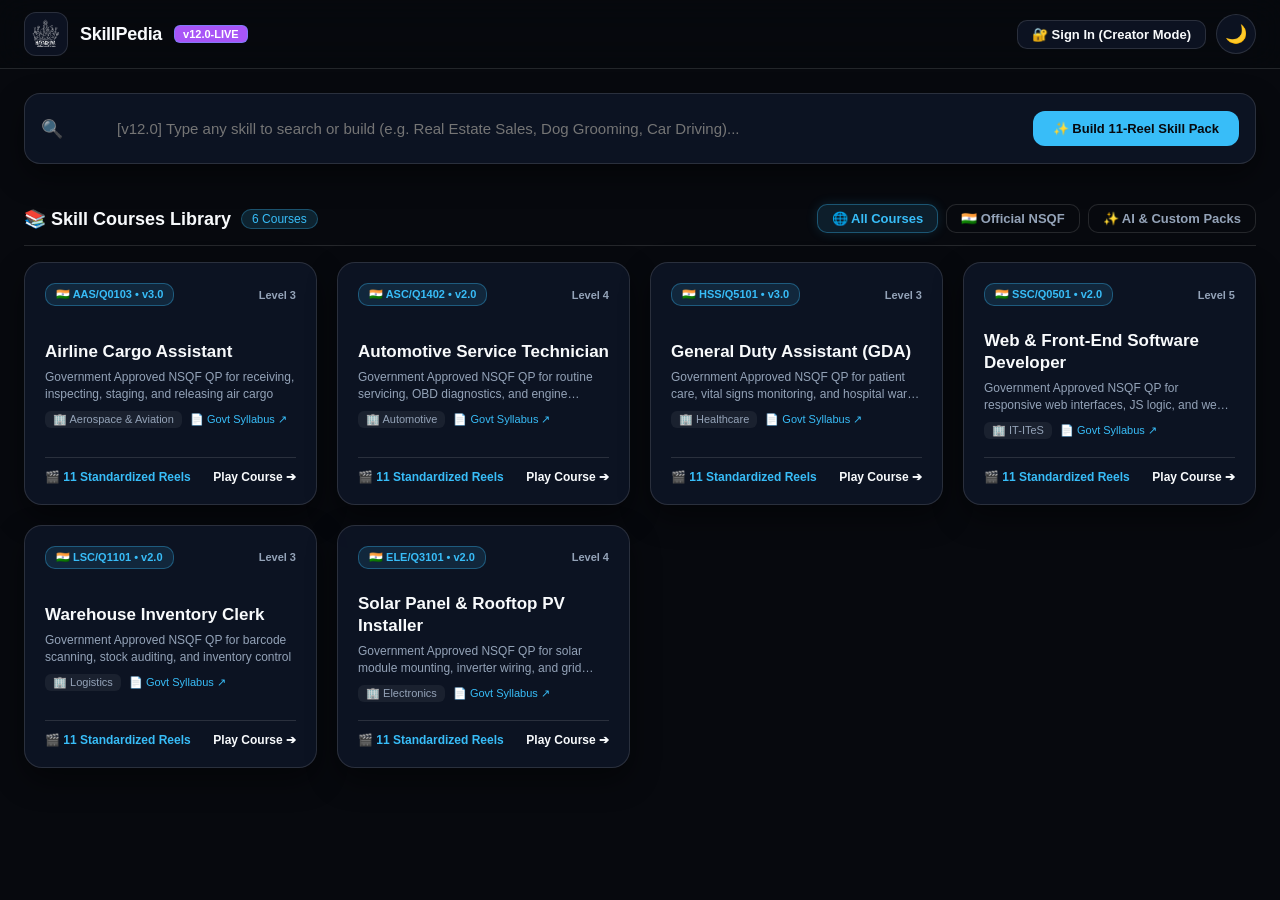
==== commit 08f4cd21: "fix(ui): restore missing progress modal backdrop container in index.html and bump version to v12.0-L" ====
--- a/index.html
+++ b/index.html
@@ -39,7 +39,7 @@
   <link rel="apple-touch-icon" href="./AAS/logo_dark.png">
 
   <!-- Stylesheet with Cache-Busting Versioning -->
-  <link rel="stylesheet" href="./css/portal.css?v=11.0">
+  <link rel="stylesheet" href="./css/portal.css?v=12.0">
 
   <!-- Inline Configuration Guard (Ensures Zero 404s on config.js) -->
   <script>
@@ -61,7 +61,7 @@
         </div>
         <div style="display: flex; align-items: center; gap: 6px;">
           <span class="brand-title">SkillPedia</span>
-          <span class="brand-badge" style="background: #a855f7; color: #ffffff; font-weight: 800; font-size: 11px; padding: 2px 8px; border-radius: 6px;">v11.0-LIVE</span>
+          <span class="brand-badge" style="background: #a855f7; color: #ffffff; font-weight: 800; font-size: 11px; padding: 2px 8px; border-radius: 6px;">v12.0-LIVE</span>
         </div>
       </a>
 
@@ -77,16 +77,26 @@
 
       <main class="catalogue-panel">
         
-        <!-- ULTRA-SIMPLE SINGLE LINE SEARCH & BUILD BAR (v11.0-LIVE) -->
+        <!-- ULTRA-SIMPLE SINGLE LINE SEARCH & BUILD BAR (v12.0-LIVE) -->
         <div class="search-build-bar" style="display: flex; gap: 12px; align-items: center; background: var(--bg-card); padding: 12px 16px; border-radius: 16px; border: 1px solid var(--border-subtle); box-shadow: var(--shadow-card); margin-bottom: 20px;">
           <div style="display: flex; align-items: center; gap: 10px; flex: 1;">
             <span style="font-size: 18px; opacity: 0.7;">🔍</span>
-            <input type="text" id="universalSearchInput" class="search-input" placeholder="[v11.0] Type any skill to search or build (e.g. Real Estate Sales, Dog Grooming, Car Driving)..." style="border: none; background: transparent; outline: none; width: 100%; font-size: 15px; color: var(--text-primary);">
+            <input type="text" id="universalSearchInput" class="search-input" placeholder="[v12.0] Type any skill to search or build (e.g. Real Estate Sales, Dog Grooming, Car Driving)..." style="border: none; background: transparent; outline: none; width: 100%; font-size: 15px; color: var(--text-primary);">
           </div>
           <button id="btnBuildSkill" class="btn-primary" onclick="buildSearchedSkill()" style="white-space: nowrap; padding: 10px 20px; font-weight: 700; border-radius: 12px; display: flex; align-items: center; gap: 6px;">
             ✨ Build 11-Reel Skill Pack
           </button>
         </div>
+
+        <div id="aiErrorMsg" class="error-banner" style="display: none; margin-bottom: 16px;"></div>
+
+        <!-- AI SYNTHESIS LIVE PROGRESS & SPINNER MODAL OVERLAY -->
+        <div id="aiProgressModal" class="modal-backdrop hidden" style="display: none; align-items: center; justify-content: center; z-index: 10000;">
+          <div class="modal-card" style="max-width: 480px; width: 90%; padding: 28px; background: var(--bg-drawer); border: 1px solid var(--accent-cyan-border); border-radius: 24px; box-shadow: 0 20px 50px rgba(0,0,0,0.7); text-align: center;">
+            <div style="position: relative; width: 64px; height: 64px; margin: 0 auto 20px auto;">
+              <div style="width: 64px; height: 64px; border: 4px solid rgba(56, 189, 248, 0.2); border-top: 4px solid var(--accent-cyan); border-radius: 50%; animation: spin 1s linear infinite;"></div>
+              <div style="position: absolute; top: 50%; left: 50%; transform: translate(-50%, -50%); font-size: 24px;">✨</div>
+            </div>
 
             <h3 style="font-size: 18px; font-weight: 800; color: var(--text-primary); margin: 0 0 6px 0;">Building 11-Reel Skill Course</h3>
             <p id="aiProgressTopicName" style="font-size: 14px; font-weight: 700; color: var(--accent-cyan); margin: 0 0 16px 0;">"Tea Plantation"</p>
@@ -162,15 +172,15 @@
 
   </div>
 
-  <!-- Dependencies with Cache-Busting Versioning v11.0-LIVE -->
-  <script src="./js/config.js?v=11.0"></script>
-  <script src="./js/mockData.js?v=11.0"></script>
-  <script src="./js/schemas.js?v=11.0"></script>
-  <script src="./js/contentFilter.js?v=11.0"></script>
-  <script src="./js/tursoClient.js?v=11.0"></script>
-  <script src="./js/auth.js?v=11.0"></script>
-  <script src="./js/aiEngine.js?v=11.0"></script>
-  <script src="./js/reelViewer.js?v=11.0"></script>
-  <script src="./js/app.js?v=11.0"></script>
+  <!-- Dependencies with Cache-Busting Versioning v12.0-LIVE -->
+  <script src="./js/config.js?v=12.0"></script>
+  <script src="./js/mockData.js?v=12.0"></script>
+  <script src="./js/schemas.js?v=12.0"></script>
+  <script src="./js/contentFilter.js?v=12.0"></script>
+  <script src="./js/tursoClient.js?v=12.0"></script>
+  <script src="./js/auth.js?v=12.0"></script>
+  <script src="./js/aiEngine.js?v=12.0"></script>
+  <script src="./js/reelViewer.js?v=12.0"></script>
+  <script src="./js/app.js?v=12.0"></script>
 </body>
 </html>
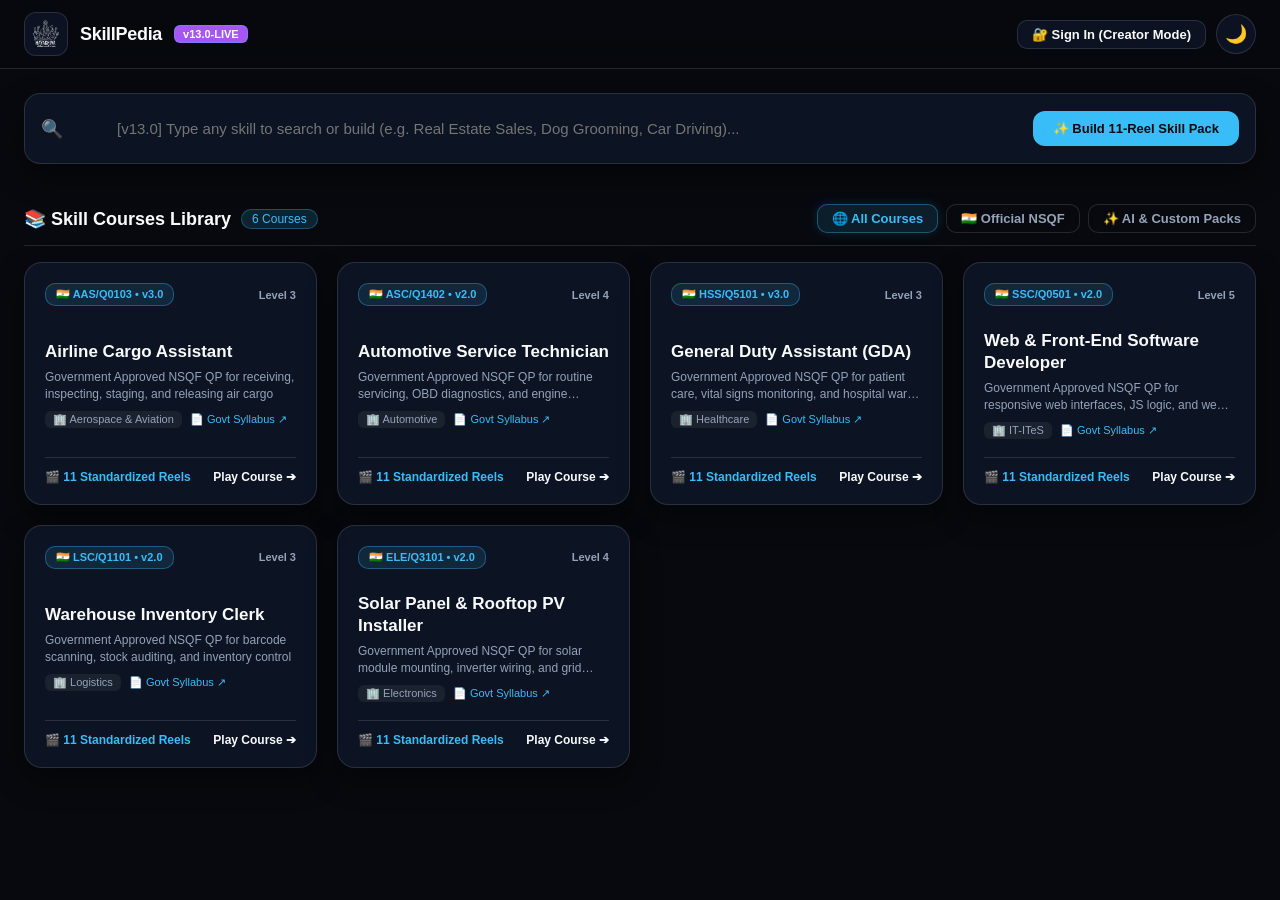
==== commit 77c05f8c: "feat(ai): add LLM Video-to-NOS Relevance Audit Pass (verifyReelVideoRelevance) to verify candidate v" ====
--- a/index.html
+++ b/index.html
@@ -39,7 +39,7 @@
   <link rel="apple-touch-icon" href="./AAS/logo_dark.png">
 
   <!-- Stylesheet with Cache-Busting Versioning -->
-  <link rel="stylesheet" href="./css/portal.css?v=12.0">
+  <link rel="stylesheet" href="./css/portal.css?v=13.0">
 
   <!-- Inline Configuration Guard (Ensures Zero 404s on config.js) -->
   <script>
@@ -61,7 +61,7 @@
         </div>
         <div style="display: flex; align-items: center; gap: 6px;">
           <span class="brand-title">SkillPedia</span>
-          <span class="brand-badge" style="background: #a855f7; color: #ffffff; font-weight: 800; font-size: 11px; padding: 2px 8px; border-radius: 6px;">v12.0-LIVE</span>
+          <span class="brand-badge" style="background: #a855f7; color: #ffffff; font-weight: 800; font-size: 11px; padding: 2px 8px; border-radius: 6px;">v13.0-LIVE</span>
         </div>
       </a>
 
@@ -77,11 +77,11 @@
 
       <main class="catalogue-panel">
         
-        <!-- ULTRA-SIMPLE SINGLE LINE SEARCH & BUILD BAR (v12.0-LIVE) -->
+        <!-- ULTRA-SIMPLE SINGLE LINE SEARCH & BUILD BAR (v13.0-LIVE) -->
         <div class="search-build-bar" style="display: flex; gap: 12px; align-items: center; background: var(--bg-card); padding: 12px 16px; border-radius: 16px; border: 1px solid var(--border-subtle); box-shadow: var(--shadow-card); margin-bottom: 20px;">
           <div style="display: flex; align-items: center; gap: 10px; flex: 1;">
             <span style="font-size: 18px; opacity: 0.7;">🔍</span>
-            <input type="text" id="universalSearchInput" class="search-input" placeholder="[v12.0] Type any skill to search or build (e.g. Real Estate Sales, Dog Grooming, Car Driving)..." style="border: none; background: transparent; outline: none; width: 100%; font-size: 15px; color: var(--text-primary);">
+            <input type="text" id="universalSearchInput" class="search-input" placeholder="[v13.0] Type any skill to search or build (e.g. Real Estate Sales, Dog Grooming, Car Driving)..." style="border: none; background: transparent; outline: none; width: 100%; font-size: 15px; color: var(--text-primary);">
           </div>
           <button id="btnBuildSkill" class="btn-primary" onclick="buildSearchedSkill()" style="white-space: nowrap; padding: 10px 20px; font-weight: 700; border-radius: 12px; display: flex; align-items: center; gap: 6px;">
             ✨ Build 11-Reel Skill Pack
@@ -172,15 +172,15 @@
 
   </div>
 
-  <!-- Dependencies with Cache-Busting Versioning v12.0-LIVE -->
-  <script src="./js/config.js?v=12.0"></script>
-  <script src="./js/mockData.js?v=12.0"></script>
-  <script src="./js/schemas.js?v=12.0"></script>
-  <script src="./js/contentFilter.js?v=12.0"></script>
-  <script src="./js/tursoClient.js?v=12.0"></script>
-  <script src="./js/auth.js?v=12.0"></script>
-  <script src="./js/aiEngine.js?v=12.0"></script>
-  <script src="./js/reelViewer.js?v=12.0"></script>
-  <script src="./js/app.js?v=12.0"></script>
+  <!-- Dependencies with Cache-Busting Versioning v13.0-LIVE -->
+  <script src="./js/config.js?v=13.0"></script>
+  <script src="./js/mockData.js?v=13.0"></script>
+  <script src="./js/schemas.js?v=13.0"></script>
+  <script src="./js/contentFilter.js?v=13.0"></script>
+  <script src="./js/tursoClient.js?v=13.0"></script>
+  <script src="./js/auth.js?v=13.0"></script>
+  <script src="./js/aiEngine.js?v=13.0"></script>
+  <script src="./js/reelViewer.js?v=13.0"></script>
+  <script src="./js/app.js?v=13.0"></script>
 </body>
 </html>
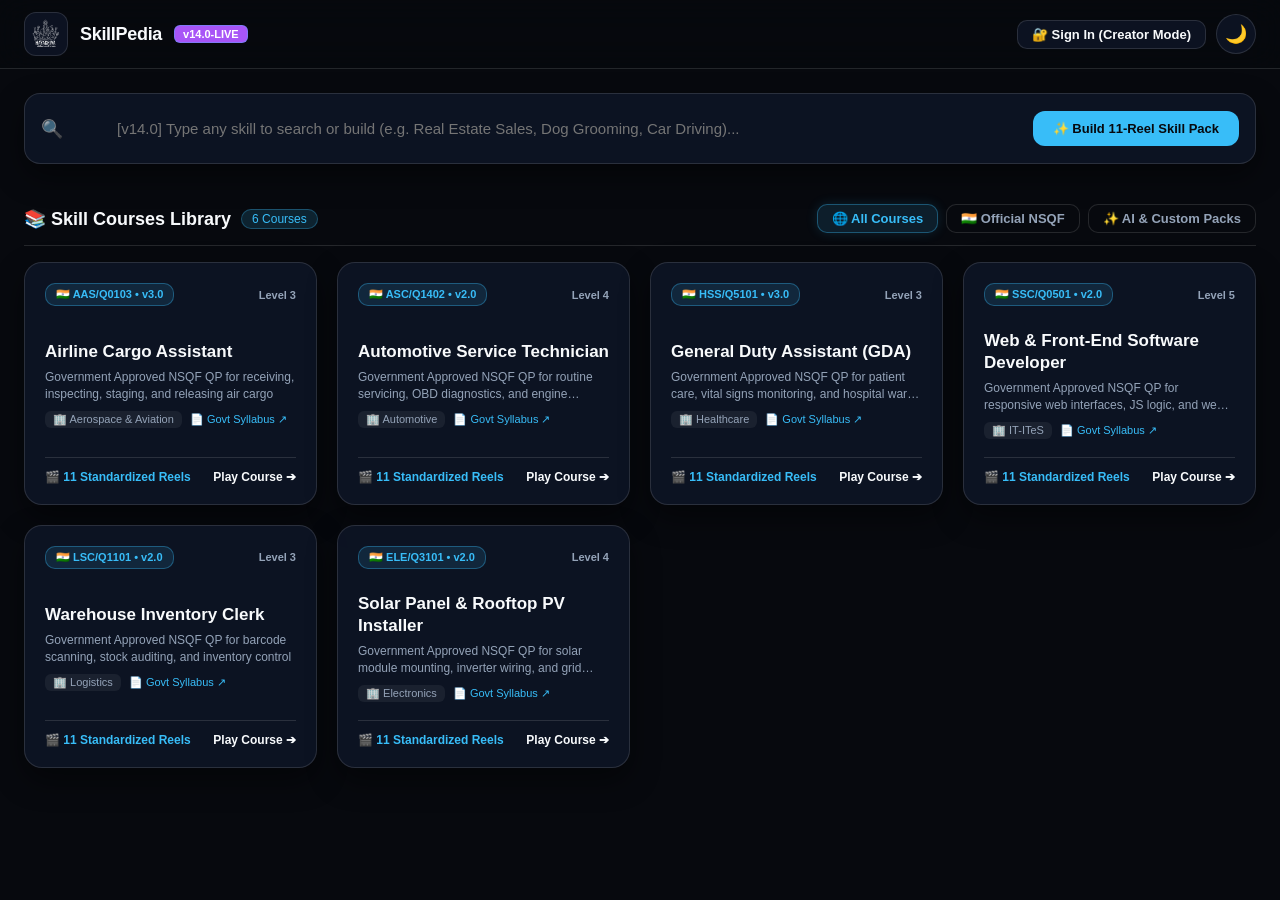
==== commit 6f0a8678: "fix(ai): add fallback curriculum synthesis, sanitize OpenRouter model list, and bump version to v14." ====
--- a/index.html
+++ b/index.html
@@ -39,7 +39,7 @@
   <link rel="apple-touch-icon" href="./AAS/logo_dark.png">
 
   <!-- Stylesheet with Cache-Busting Versioning -->
-  <link rel="stylesheet" href="./css/portal.css?v=13.0">
+  <link rel="stylesheet" href="./css/portal.css?v=14.0">
 
   <!-- Inline Configuration Guard (Ensures Zero 404s on config.js) -->
   <script>
@@ -61,7 +61,7 @@
         </div>
         <div style="display: flex; align-items: center; gap: 6px;">
           <span class="brand-title">SkillPedia</span>
-          <span class="brand-badge" style="background: #a855f7; color: #ffffff; font-weight: 800; font-size: 11px; padding: 2px 8px; border-radius: 6px;">v13.0-LIVE</span>
+          <span class="brand-badge" style="background: #a855f7; color: #ffffff; font-weight: 800; font-size: 11px; padding: 2px 8px; border-radius: 6px;">v14.0-LIVE</span>
         </div>
       </a>
 
@@ -77,11 +77,11 @@
 
       <main class="catalogue-panel">
         
-        <!-- ULTRA-SIMPLE SINGLE LINE SEARCH & BUILD BAR (v13.0-LIVE) -->
+        <!-- ULTRA-SIMPLE SINGLE LINE SEARCH & BUILD BAR (v14.0-LIVE) -->
         <div class="search-build-bar" style="display: flex; gap: 12px; align-items: center; background: var(--bg-card); padding: 12px 16px; border-radius: 16px; border: 1px solid var(--border-subtle); box-shadow: var(--shadow-card); margin-bottom: 20px;">
           <div style="display: flex; align-items: center; gap: 10px; flex: 1;">
             <span style="font-size: 18px; opacity: 0.7;">🔍</span>
-            <input type="text" id="universalSearchInput" class="search-input" placeholder="[v13.0] Type any skill to search or build (e.g. Real Estate Sales, Dog Grooming, Car Driving)..." style="border: none; background: transparent; outline: none; width: 100%; font-size: 15px; color: var(--text-primary);">
+            <input type="text" id="universalSearchInput" class="search-input" placeholder="[v14.0] Type any skill to search or build (e.g. Real Estate Sales, Dog Grooming, Car Driving)..." style="border: none; background: transparent; outline: none; width: 100%; font-size: 15px; color: var(--text-primary);">
           </div>
           <button id="btnBuildSkill" class="btn-primary" onclick="buildSearchedSkill()" style="white-space: nowrap; padding: 10px 20px; font-weight: 700; border-radius: 12px; display: flex; align-items: center; gap: 6px;">
             ✨ Build 11-Reel Skill Pack
@@ -172,15 +172,15 @@
 
   </div>
 
-  <!-- Dependencies with Cache-Busting Versioning v13.0-LIVE -->
-  <script src="./js/config.js?v=13.0"></script>
-  <script src="./js/mockData.js?v=13.0"></script>
-  <script src="./js/schemas.js?v=13.0"></script>
-  <script src="./js/contentFilter.js?v=13.0"></script>
-  <script src="./js/tursoClient.js?v=13.0"></script>
-  <script src="./js/auth.js?v=13.0"></script>
-  <script src="./js/aiEngine.js?v=13.0"></script>
-  <script src="./js/reelViewer.js?v=13.0"></script>
-  <script src="./js/app.js?v=13.0"></script>
+  <!-- Dependencies with Cache-Busting Versioning v14.0-LIVE -->
+  <script src="./js/config.js?v=14.0"></script>
+  <script src="./js/mockData.js?v=14.0"></script>
+  <script src="./js/schemas.js?v=14.0"></script>
+  <script src="./js/contentFilter.js?v=14.0"></script>
+  <script src="./js/tursoClient.js?v=14.0"></script>
+  <script src="./js/auth.js?v=14.0"></script>
+  <script src="./js/aiEngine.js?v=14.0"></script>
+  <script src="./js/reelViewer.js?v=14.0"></script>
+  <script src="./js/app.js?v=14.0"></script>
 </body>
 </html>
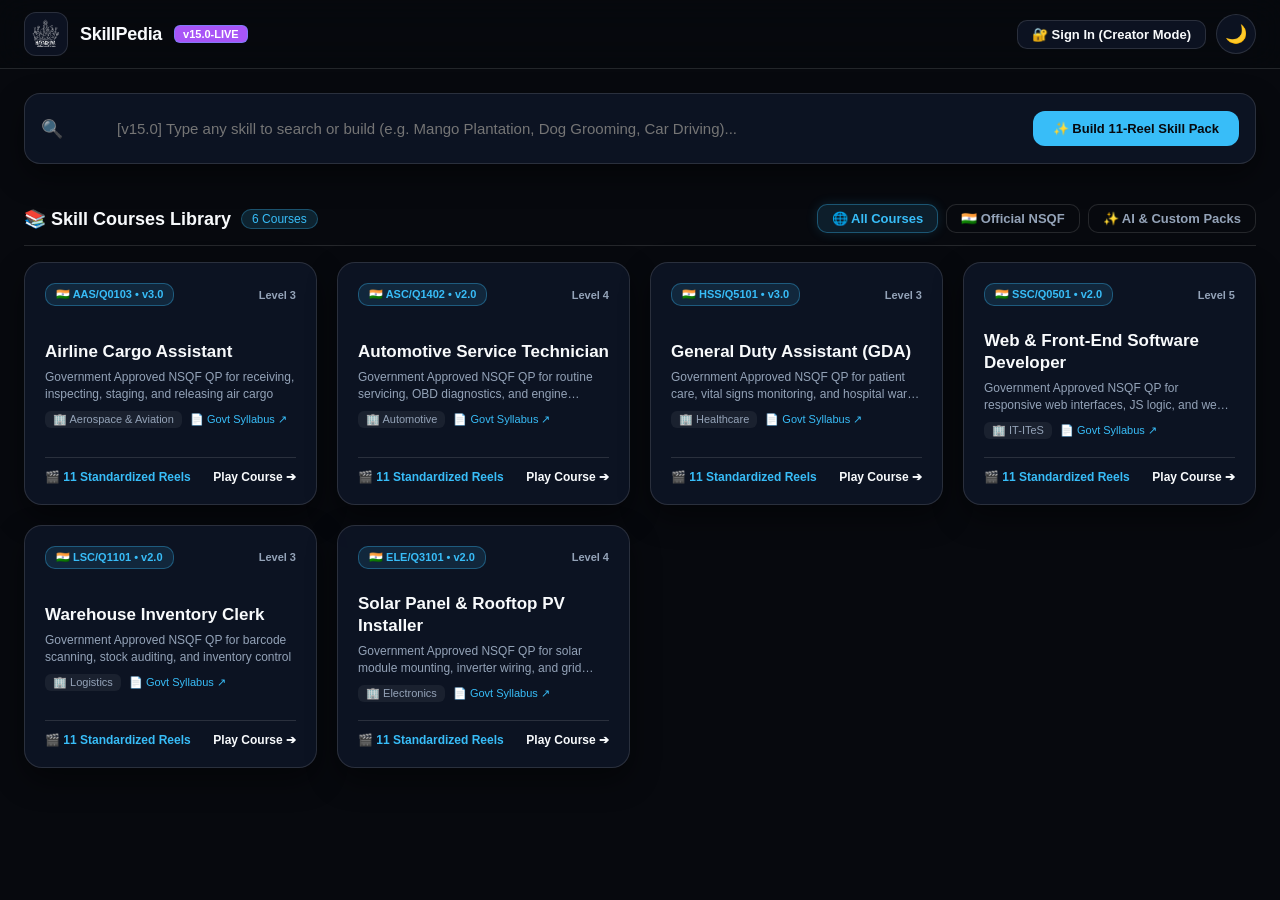
==== commit a09fb4f6: "fix(ai): overhaul fallback video IDs with verified agriculture videos, fix DDG vqd regex token extra" ====
--- a/index.html
+++ b/index.html
@@ -39,7 +39,7 @@
   <link rel="apple-touch-icon" href="./AAS/logo_dark.png">
 
   <!-- Stylesheet with Cache-Busting Versioning -->
-  <link rel="stylesheet" href="./css/portal.css?v=14.0">
+  <link rel="stylesheet" href="./css/portal.css?v=15.0">
 
   <!-- Inline Configuration Guard (Ensures Zero 404s on config.js) -->
   <script>
@@ -61,7 +61,7 @@
         </div>
         <div style="display: flex; align-items: center; gap: 6px;">
           <span class="brand-title">SkillPedia</span>
-          <span class="brand-badge" style="background: #a855f7; color: #ffffff; font-weight: 800; font-size: 11px; padding: 2px 8px; border-radius: 6px;">v14.0-LIVE</span>
+          <span class="brand-badge" style="background: #a855f7; color: #ffffff; font-weight: 800; font-size: 11px; padding: 2px 8px; border-radius: 6px;">v15.0-LIVE</span>
         </div>
       </a>
 
@@ -77,11 +77,11 @@
 
       <main class="catalogue-panel">
         
-        <!-- ULTRA-SIMPLE SINGLE LINE SEARCH & BUILD BAR (v14.0-LIVE) -->
+        <!-- ULTRA-SIMPLE SINGLE LINE SEARCH & BUILD BAR (v15.0-LIVE) -->
         <div class="search-build-bar" style="display: flex; gap: 12px; align-items: center; background: var(--bg-card); padding: 12px 16px; border-radius: 16px; border: 1px solid var(--border-subtle); box-shadow: var(--shadow-card); margin-bottom: 20px;">
           <div style="display: flex; align-items: center; gap: 10px; flex: 1;">
             <span style="font-size: 18px; opacity: 0.7;">🔍</span>
-            <input type="text" id="universalSearchInput" class="search-input" placeholder="[v14.0] Type any skill to search or build (e.g. Real Estate Sales, Dog Grooming, Car Driving)..." style="border: none; background: transparent; outline: none; width: 100%; font-size: 15px; color: var(--text-primary);">
+            <input type="text" id="universalSearchInput" class="search-input" placeholder="[v15.0] Type any skill to search or build (e.g. Mango Plantation, Dog Grooming, Car Driving)..." style="border: none; background: transparent; outline: none; width: 100%; font-size: 15px; color: var(--text-primary);">
           </div>
           <button id="btnBuildSkill" class="btn-primary" onclick="buildSearchedSkill()" style="white-space: nowrap; padding: 10px 20px; font-weight: 700; border-radius: 12px; display: flex; align-items: center; gap: 6px;">
             ✨ Build 11-Reel Skill Pack
@@ -172,15 +172,15 @@
 
   </div>
 
-  <!-- Dependencies with Cache-Busting Versioning v14.0-LIVE -->
-  <script src="./js/config.js?v=14.0"></script>
-  <script src="./js/mockData.js?v=14.0"></script>
-  <script src="./js/schemas.js?v=14.0"></script>
-  <script src="./js/contentFilter.js?v=14.0"></script>
-  <script src="./js/tursoClient.js?v=14.0"></script>
-  <script src="./js/auth.js?v=14.0"></script>
-  <script src="./js/aiEngine.js?v=14.0"></script>
-  <script src="./js/reelViewer.js?v=14.0"></script>
-  <script src="./js/app.js?v=14.0"></script>
+  <!-- Dependencies with Cache-Busting Versioning v15.0-LIVE -->
+  <script src="./js/config.js?v=15.0"></script>
+  <script src="./js/mockData.js?v=15.0"></script>
+  <script src="./js/schemas.js?v=15.0"></script>
+  <script src="./js/contentFilter.js?v=15.0"></script>
+  <script src="./js/tursoClient.js?v=15.0"></script>
+  <script src="./js/auth.js?v=15.0"></script>
+  <script src="./js/aiEngine.js?v=15.0"></script>
+  <script src="./js/reelViewer.js?v=15.0"></script>
+  <script src="./js/app.js?v=15.0"></script>
 </body>
 </html>
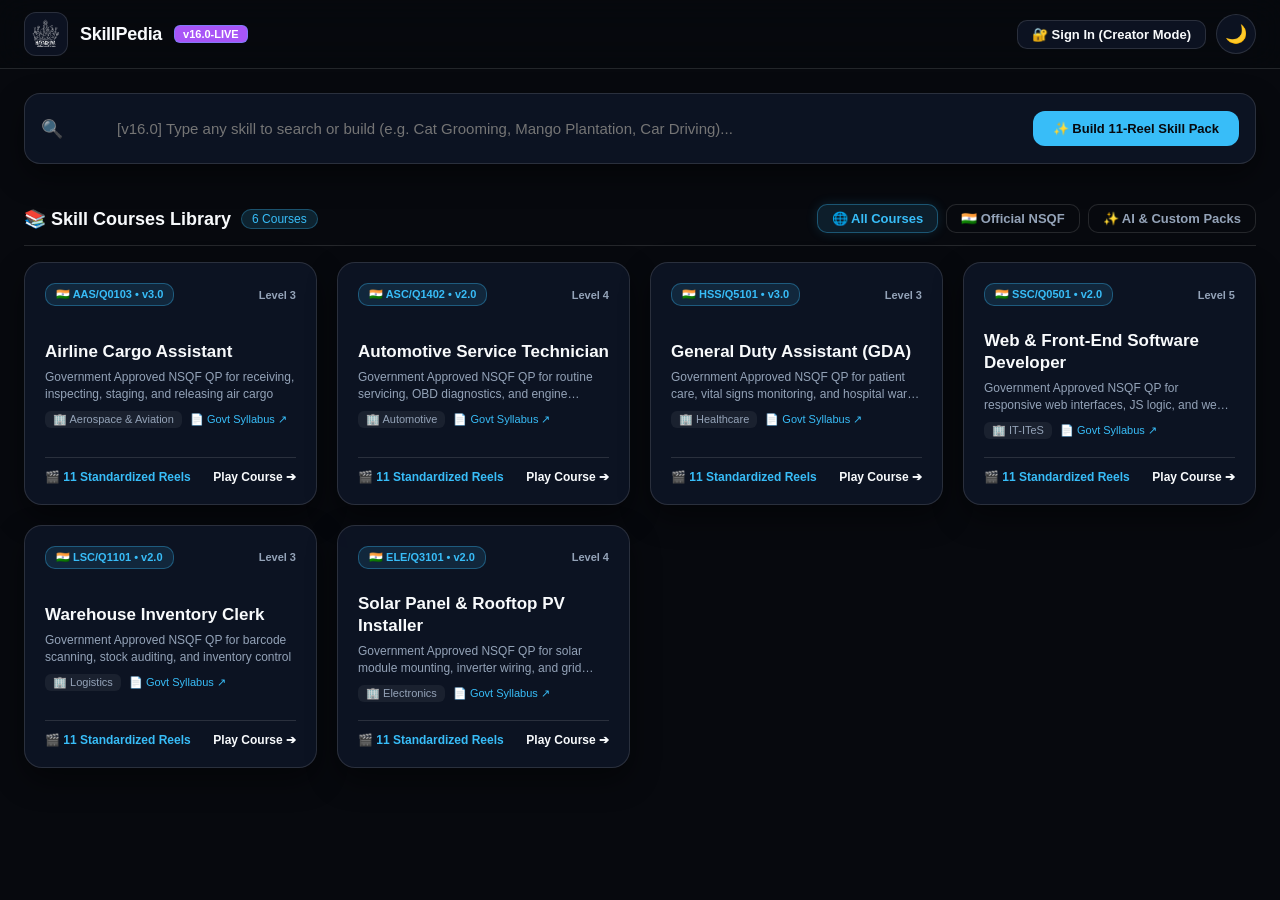
==== commit 07e59069: "feat(ui): add live streaming terminal log ticker in progress modal and optimize mobile deep-link spe" ====
--- a/index.html
+++ b/index.html
@@ -39,7 +39,7 @@
   <link rel="apple-touch-icon" href="./AAS/logo_dark.png">
 
   <!-- Stylesheet with Cache-Busting Versioning -->
-  <link rel="stylesheet" href="./css/portal.css?v=15.0">
+  <link rel="stylesheet" href="./css/portal.css?v=16.0">
 
   <!-- Inline Configuration Guard (Ensures Zero 404s on config.js) -->
   <script>
@@ -61,7 +61,7 @@
         </div>
         <div style="display: flex; align-items: center; gap: 6px;">
           <span class="brand-title">SkillPedia</span>
-          <span class="brand-badge" style="background: #a855f7; color: #ffffff; font-weight: 800; font-size: 11px; padding: 2px 8px; border-radius: 6px;">v15.0-LIVE</span>
+          <span class="brand-badge" style="background: #a855f7; color: #ffffff; font-weight: 800; font-size: 11px; padding: 2px 8px; border-radius: 6px;">v16.0-LIVE</span>
         </div>
       </a>
 
@@ -77,11 +77,11 @@
 
       <main class="catalogue-panel">
         
-        <!-- ULTRA-SIMPLE SINGLE LINE SEARCH & BUILD BAR (v15.0-LIVE) -->
+        <!-- ULTRA-SIMPLE SINGLE LINE SEARCH & BUILD BAR (v16.0-LIVE) -->
         <div class="search-build-bar" style="display: flex; gap: 12px; align-items: center; background: var(--bg-card); padding: 12px 16px; border-radius: 16px; border: 1px solid var(--border-subtle); box-shadow: var(--shadow-card); margin-bottom: 20px;">
           <div style="display: flex; align-items: center; gap: 10px; flex: 1;">
             <span style="font-size: 18px; opacity: 0.7;">🔍</span>
-            <input type="text" id="universalSearchInput" class="search-input" placeholder="[v15.0] Type any skill to search or build (e.g. Mango Plantation, Dog Grooming, Car Driving)..." style="border: none; background: transparent; outline: none; width: 100%; font-size: 15px; color: var(--text-primary);">
+            <input type="text" id="universalSearchInput" class="search-input" placeholder="[v16.0] Type any skill to search or build (e.g. Cat Grooming, Mango Plantation, Car Driving)..." style="border: none; background: transparent; outline: none; width: 100%; font-size: 15px; color: var(--text-primary);">
           </div>
           <button id="btnBuildSkill" class="btn-primary" onclick="buildSearchedSkill()" style="white-space: nowrap; padding: 10px 20px; font-weight: 700; border-radius: 12px; display: flex; align-items: center; gap: 6px;">
             ✨ Build 11-Reel Skill Pack
@@ -92,25 +92,30 @@
 
         <!-- AI SYNTHESIS LIVE PROGRESS & SPINNER MODAL OVERLAY -->
         <div id="aiProgressModal" class="modal-backdrop hidden" style="display: none; align-items: center; justify-content: center; z-index: 10000;">
-          <div class="modal-card" style="max-width: 480px; width: 90%; padding: 28px; background: var(--bg-drawer); border: 1px solid var(--accent-cyan-border); border-radius: 24px; box-shadow: 0 20px 50px rgba(0,0,0,0.7); text-align: center;">
-            <div style="position: relative; width: 64px; height: 64px; margin: 0 auto 20px auto;">
-              <div style="width: 64px; height: 64px; border: 4px solid rgba(56, 189, 248, 0.2); border-top: 4px solid var(--accent-cyan); border-radius: 50%; animation: spin 1s linear infinite;"></div>
-              <div style="position: absolute; top: 50%; left: 50%; transform: translate(-50%, -50%); font-size: 24px;">✨</div>
+          <div class="modal-card" style="max-width: 480px; width: 92%; padding: 24px; background: var(--bg-drawer); border: 1px solid var(--accent-cyan-border); border-radius: 24px; box-shadow: 0 20px 50px rgba(0,0,0,0.7); text-align: center;">
+            <div style="position: relative; width: 60px; height: 60px; margin: 0 auto 16px auto;">
+              <div style="width: 60px; height: 60px; border: 4px solid rgba(56, 189, 248, 0.2); border-top: 4px solid var(--accent-cyan); border-radius: 50%; animation: spin 1s linear infinite;"></div>
+              <div style="position: absolute; top: 50%; left: 50%; transform: translate(-50%, -50%); font-size: 22px;">✨</div>
             </div>
 
-            <h3 style="font-size: 18px; font-weight: 800; color: var(--text-primary); margin: 0 0 6px 0;">Building 11-Reel Skill Course</h3>
-            <p id="aiProgressTopicName" style="font-size: 14px; font-weight: 700; color: var(--accent-cyan); margin: 0 0 16px 0;">"Tea Plantation"</p>
+            <h3 style="font-size: 18px; font-weight: 800; color: var(--text-primary); margin: 0 0 4px 0;">Building 11-Reel Skill Course</h3>
+            <p id="aiProgressTopicName" style="font-size: 14px; font-weight: 700; color: var(--accent-cyan); margin: 0 0 14px 0;">"cat grooming"</p>
 
-            <div style="width: 100%; height: 10px; background: rgba(255,255,255,0.1); border-radius: 6px; overflow: hidden; margin-bottom: 16px;">
+            <div style="width: 100%; height: 8px; background: rgba(255,255,255,0.1); border-radius: 6px; overflow: hidden; margin-bottom: 14px;">
               <div id="aiProgressBarFill" style="width: 15%; height: 100%; background: linear-gradient(90deg, #38bdf8, #c084fc); transition: width 0.3s ease;"></div>
             </div>
 
-            <div id="aiProgressLogText" style="font-size: 13px; color: var(--text-secondary); background: var(--bg-card); padding: 10px 14px; border-radius: 10px; border: 1px solid var(--border-subtle); font-family: inherit; min-height: 42px; display: flex; align-items: center; justify-content: center;">
-              Synthesizing 11 NOS Units & Performance Criteria...
+            <!-- LIVE TERMINAL ANIMATED LOG STREAM TICKER -->
+            <div id="aiLogTerminal" style="background: #070a12; border: 1px solid rgba(56, 189, 248, 0.3); border-radius: 12px; padding: 10px 14px; text-align: left; font-family: 'JetBrains Mono', 'Fira Code', monospace; font-size: 11px; height: 110px; overflow-y: auto; color: #a5f3fc; line-height: 1.6; box-shadow: inset 0 2px 6px rgba(0,0,0,0.5);">
+              <div style="color: #38bdf8; font-weight: 700;">🟢 [AI] Initializing 11-Reel Skill Curriculum Engine...</div>
             </div>
           </div>
         </div>
-        <style>@keyframes spin { 0% { transform: rotate(0deg); } 100% { transform: rotate(360deg); } }</style>
+        <style>
+          @keyframes spin { 0% { transform: rotate(0deg); } 100% { transform: rotate(360deg); } }
+          #aiLogTerminal::-webkit-scrollbar { width: 4px; }
+          #aiLogTerminal::-webkit-scrollbar-thumb { background: #38bdf8; border-radius: 4px; }
+        </style>
 
         <!-- UNIFIED SKILL CARDS GRID & CATEGORY TABS -->
         <div>
@@ -172,15 +177,15 @@
 
   </div>
 
-  <!-- Dependencies with Cache-Busting Versioning v15.0-LIVE -->
-  <script src="./js/config.js?v=15.0"></script>
-  <script src="./js/mockData.js?v=15.0"></script>
-  <script src="./js/schemas.js?v=15.0"></script>
-  <script src="./js/contentFilter.js?v=15.0"></script>
-  <script src="./js/tursoClient.js?v=15.0"></script>
-  <script src="./js/auth.js?v=15.0"></script>
-  <script src="./js/aiEngine.js?v=15.0"></script>
-  <script src="./js/reelViewer.js?v=15.0"></script>
-  <script src="./js/app.js?v=15.0"></script>
+  <!-- Dependencies with Cache-Busting Versioning v16.0-LIVE -->
+  <script src="./js/config.js?v=16.0"></script>
+  <script src="./js/mockData.js?v=16.0"></script>
+  <script src="./js/schemas.js?v=16.0"></script>
+  <script src="./js/contentFilter.js?v=16.0"></script>
+  <script src="./js/tursoClient.js?v=16.0"></script>
+  <script src="./js/auth.js?v=16.0"></script>
+  <script src="./js/aiEngine.js?v=16.0"></script>
+  <script src="./js/reelViewer.js?v=16.0"></script>
+  <script src="./js/app.js?v=16.0"></script>
 </body>
 </html>
